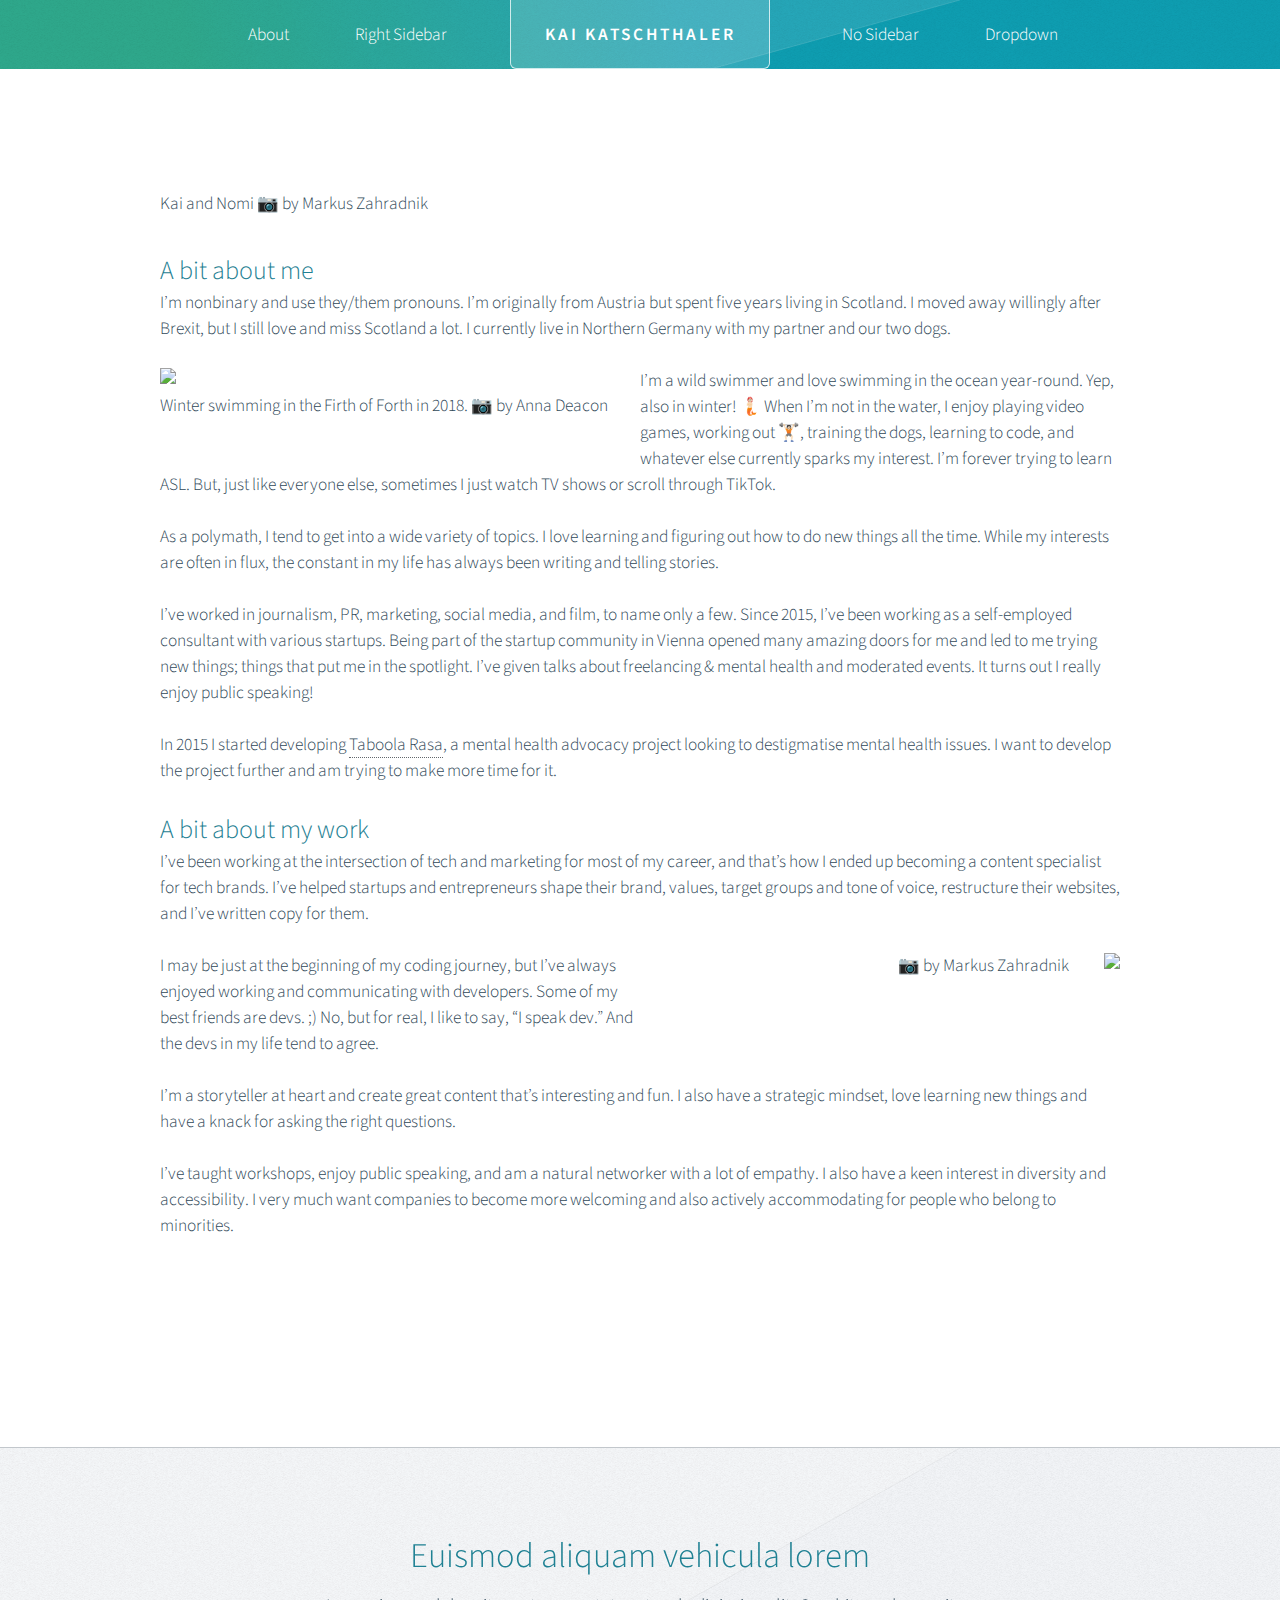
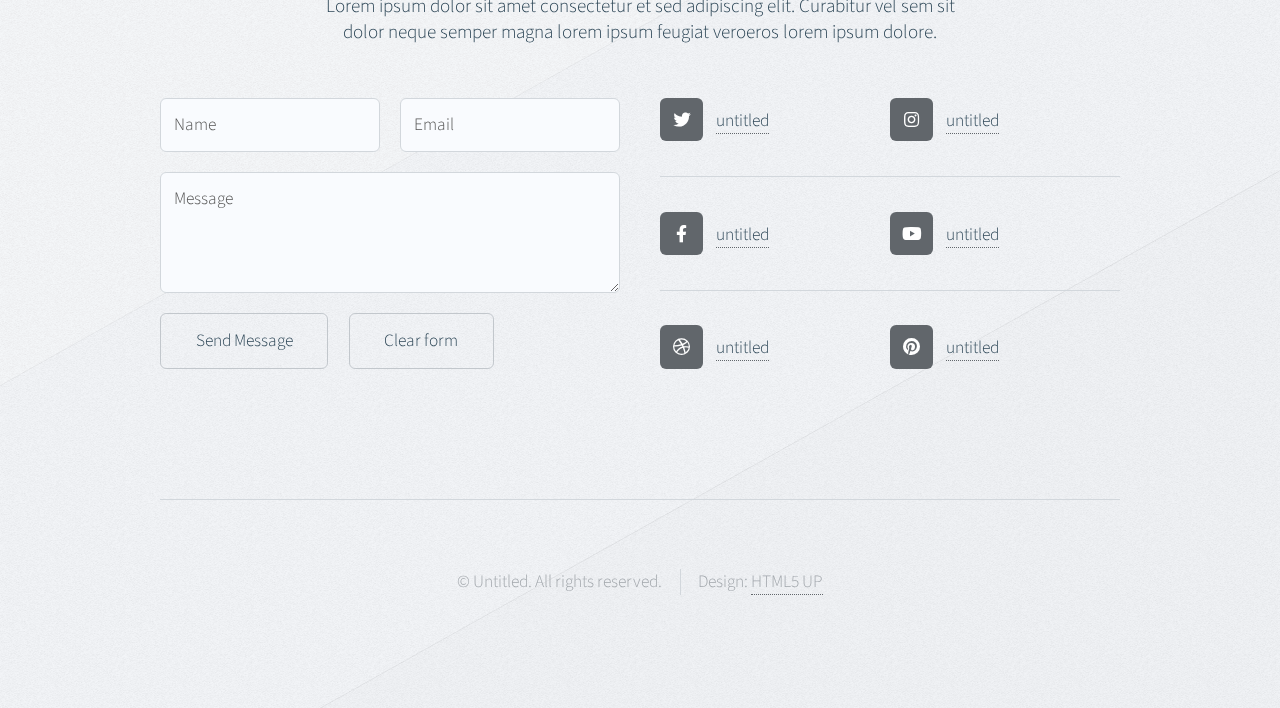
==== about.html @ 341b1ea9 "added todos" ====
<!DOCTYPE HTML>
<!--
	Telephasic by HTML5 UP
	html5up.net | @ajlkn
	Free for personal and commercial use under the CCA 3.0 license (html5up.net/license)
-->
<html>
	<head>
		<title>About Kai Katschthaler</title>
		<meta charset="utf-8" />
		<meta name="viewport" content="width=device-width, initial-scale=1, user-scalable=no" />
		<link rel="stylesheet" href="assets/css/main.css" />
	</head>
	<body class="no-sidebar is-preload">
		<div id="page-wrapper">

			<!-- Header -->
				<div id="header-wrapper">
					<div id="header" class="container">

						<!-- Logo -->
							<h1 id="logo"><a href="index.html">Kai Katschthaler</a></h1>

						<!-- Nav -->
							<nav id="nav">
								<ul>
									<li><a href="about.html">About</a></li>
									<li><a href="right-sidebar.html">Right Sidebar</a></li>
									<li class="break"><a href="no-sidebar.html">No Sidebar</a></li>
                  <li>
										<a href="#">Dropdown</a>
										<ul>
											<li><a href="#">Lorem ipsum dolor</a></li>
											<li><a href="#">Magna phasellus</a></li>
											<li><a href="#">Etiam dolore nisl</a></li>
											<li>
												<a href="#">Phasellus consequat</a>
												<ul>
													<li><a href="#">Lorem ipsum dolor</a></li>
													<li><a href="#">Phasellus consequat</a></li>
													<li><a href="#">Magna phasellus</a></li>
													<li><a href="#">Etiam dolore nisl</a></li>
												</ul>
											</li>
											<li><a href="#">Veroeros feugiat</a></li>
										</ul>
									</li>

								</ul>
							</nav>

					</div>
				</div>

			<!-- Main -->
				<div class="wrapper">
					<div class="container" id="main">

						<!-- Content -->
							<article id="content">
								<header>
									<!-- <h2>About me</h2> -->
								</header>

                <figure>
								  <img class="image featured" src="/Users/kai/Codebase/PortfolioWebsite2023/images/Kai-Nomi-(c)markuszahradnik.com.JPG" alt="" /></a>
                  <figcaption>Kai and Nomi 📷 by Markus Zahradnik</figcaption>
                </figure>
                <h3>A bit about me</h3>
<!-- TODO fix text-->
								<p>I’m nonbinary and use they/them pronouns. I’m originally from Austria but spent five years living in Scotland. I moved away willingly after Brexit, but I still love and miss Scotland a lot. I currently live in Northern Germany with my partner and our two dogs.
                </p>
                <div>
                  <figure class="float left">
                    <img class="wrap-img left" src="/Users/kai/Codebase/PortfolioWebsite2023/images/Kai wild swimming portrait by anna deacon.jpg">
                    <figcaption class="wrap-caption left">Winter swimming in the Firth of Forth in 2018. 📷 by Anna Deacon</figcaption>
                  </figure>
                
                  <p class="whitespace">I’m a wild swimmer and love swimming in the ocean year-round. Yep, also in winter! 🧜🏻 When I’m not in the water, I enjoy playing video games, working out 🏋🏻, training the dogs, learning to code, and whatever else currently sparks my interest. I’m forever trying to learn ASL. But, just like everyone else, sometimes I just watch TV shows or scroll through TikTok.
                  <br>As a polymath, I tend to get into a wide variety of topics. I love learning and figuring out how to do new things all the time. While my interests are often in flux, the constant in my life has always been writing and telling stories.
                  <br>I’ve worked in journalism, PR, marketing, social media, and film, to name only a few. Since 2015, I’ve been working as a self-employed consultant with various startups. Being part of the startup community in Vienna opened many amazing doors for me and led to me trying new things; things that put me in the spotlight. I’ve given talks about freelancing & mental health and moderated events. It turns out I really enjoy public speaking!
                  <br>In 2015 I started developing <a href="https://taboolarasa.org">Taboola Rasa</a>, a mental health advocacy project looking to destigmatise mental health issues. I want to develop the project further and am trying to make more time for it.</p>
                  <h3>A bit about my work</h3>
                  <p>I’ve been working at the intersection of tech and marketing for most of my career, and that’s how I ended up becoming a content specialist for tech brands. I’ve helped startups and entrepreneurs shape their brand, values, target groups and tone of voice, restructure their websites, and I’ve written copy for them.</p>
                  
                  <figure class="float right">
                    <img class="wrap-img right" src="/Users/kai/Codebase/PortfolioWebsite2023/images/Kai-Katschthaler02 (c)markuszahradnik.com.jpg">
                    <figcaption class="wrap-caption right">📷 by Markus Zahradnik</figcaption>
                  </figure>

                  <p class="whitespace">I may be just at the beginning of my coding journey, but I’ve always enjoyed working and communicating with developers. Some of my best friends are devs. ;) No, but for real, I like to say, “I speak dev.” And the devs in my life tend to agree.
                  <br>I’m a storyteller at heart and create great content that’s interesting and fun. I also have a strategic mindset, love learning new things and have a knack for asking the right questions.
                  <br>I’ve taught workshops, enjoy public speaking, and am a natural networker with a lot of empathy. I also have a keen interest in diversity and accessibility. I very much want companies to become more welcoming and also actively accommodating for people who belong to minorities.
                  </p>
<!-- TODO add CTA-->
                </div>
							</article>
					</div>
				</div>

			<!-- Footer -->
				<div id="footer-wrapper">
					<div id="footer" class="container">
						<header class="major">
							<h2>Euismod aliquam vehicula lorem</h2>
							<p>Lorem ipsum dolor sit amet consectetur et sed adipiscing elit. Curabitur vel sem sit<br />
							dolor neque semper magna lorem ipsum feugiat veroeros lorem ipsum dolore.</p>
						</header>
						<div class="row">
							<section class="col-6 col-12-narrower">
								<form method="post" action="#">
									<div class="row gtr-50">
										<div class="col-6 col-12-mobile">
											<input name="name" placeholder="Name" type="text" />
										</div>
										<div class="col-6 col-12-mobile">
											<input name="email" placeholder="Email" type="text" />
										</div>
										<div class="col-12">
											<textarea name="message" placeholder="Message"></textarea>
										</div>
										<div class="col-12">
											<ul class="actions">
												<li><input type="submit" value="Send Message" /></li>
												<li><input type="reset" value="Clear form" /></li>
											</ul>
										</div>
									</div>
								</form>
							</section>
							<section class="col-6 col-12-narrower">
								<div class="row gtr-0">
									<ul class="divided icons col-6 col-12-mobile">
										<li class="icon brands fa-twitter"><a href="#"><span class="extra">twitter.com/</span>untitled</a></li>
										<li class="icon brands fa-facebook-f"><a href="#"><span class="extra">facebook.com/</span>untitled</a></li>
										<li class="icon brands fa-dribbble"><a href="#"><span class="extra">dribbble.com/</span>untitled</a></li>
									</ul>
									<ul class="divided icons col-6 col-12-mobile">
										<li class="icon brands fa-instagram"><a href="#"><span class="extra">instagram.com/</span>untitled</a></li>
										<li class="icon brands fa-youtube"><a href="#"><span class="extra">youtube.com/</span>untitled</a></li>
										<li class="icon brands fa-pinterest"><a href="#"><span class="extra">pinterest.com/</span>untitled</a></li>
									</ul>
								</div>
							</section>
						</div>
					</div>
					<div id="copyright" class="container">
						<ul class="menu">
							<li>&copy; Untitled. All rights reserved.</li><li>Design: <a href="http://html5up.net">HTML5 UP</a></li>
						</ul>
					</div>
				</div>

		</div>

		<!-- Scripts -->
			<script src="assets/js/jquery.min.js"></script>
			<script src="assets/js/jquery.dropotron.min.js"></script>
			<script src="assets/js/browser.min.js"></script>
			<script src="assets/js/breakpoints.min.js"></script>
			<script src="assets/js/util.js"></script>
			<script src="assets/js/main.js"></script>

	</body>
</html>
---- assets/css/main.css ----
@import url("fontawesome-all.min.css");
@import url("https://fonts.googleapis.com/css?family=Source+Sans+Pro:300,300italic,400,400italic,600");

/*
	Telephasic by HTML5 UP
	html5up.net | @ajlkn
	Free for personal and commercial use under the CCA 3.0 license (html5up.net/license)
*/
:root {
  --gradient-1: #18A181;
  --gradient-2: #0E9FB3;
}

/* TODO turn testimonial colours into variables, then change dark blue to main green to see what that looks like */

html, body, div, span, applet, object,
iframe, h1, h2, h3, h4, h5, h6, p, blockquote,
pre, a, abbr, acronym, address, big, cite,
code, del, dfn, em, img, ins, kbd, q, s, samp,
small, strike, strong, sub, sup, tt, var, b,
u, i, center, dl, dt, dd, ol, ul, li, fieldset,
form, label, legend, table, caption, tbody,
tfoot, thead, tr, th, td, article, aside,
canvas, details, embed, figure, figcaption,
footer, header, hgroup, menu, nav, output, ruby,
section, summary, time, mark, audio, video {
	margin: 0;
	padding: 0;
	border: 0;
	font-size: 100%;
	font: inherit;
	vertical-align: baseline;}

article, aside, details, figcaption, figure,
footer, header, hgroup, menu, nav, section {
	display: block;}

body {
	line-height: 1;
}

ol, ul {
	list-style: none;
}

blockquote, q {
	quotes: none;
}

	blockquote:before, blockquote:after, q:before, q:after {
		content: '';
		content: none;
	}

table {
	border-collapse: collapse;
	border-spacing: 0;
}

body {
	-webkit-text-size-adjust: none;
}

mark {
	background-color: transparent;
	color: inherit;
}

input::-moz-focus-inner {
	border: 0;
	padding: 0;
}

input, select, textarea {
	-moz-appearance: none;
	-webkit-appearance: none;
	-ms-appearance: none;
	appearance: none;
}


/* Basic */

	@-ms-viewport {
		width: device-width;
	}

	html {
		box-sizing: border-box;
	}

	*, *:before, *:after {
		box-sizing: inherit;
	}

	body {
		background: #f5f7fa;
		font-family: 'Source Sans Pro', sans-serif;
		font-weight: 300;
		color: #2F4858;
		line-height: 1.75em;
		font-size: 14pt;
	}

		body.is-preload *, body.is-preload *:before, body.is-preload *:after {
			-moz-animation: none !important;
			-webkit-animation: none !important;
			-ms-animation: none !important;
			animation: none !important;
			-moz-transition: none !important;
			-webkit-transition: none !important;
			-ms-transition: none !important;
			transition: none !important;
		}

	input, textarea, select {
		font-family: 'Source Sans Pro', sans-serif;
		font-weight: 300;
		color: #2F4858;
		line-height: 1.75em;
		font-size: 15pt;
	}

	h1, h2, h3, h4, h5, h6 {
		font-weight: 300;
		color: #1F8193;
	}

	h1 a, h2 a, h3 a, h4 a, h5 a, h6 a {
		color: inherit;
		text-decoration: none;
	}

	h2 {
		font-size: 2em;
		line-height: 1.25em;
	}

	h3 {
		font-size: 1.5em;
		line-height: 1.5em;
	}

	a {
		-moz-transition: color 0.25s ease-in-out, border-color 0.25s ease-in-out, background-color 0.25s ease-in-out;
		-webkit-transition: color 0.25s ease-in-out, border-color 0.25s ease-in-out, background-color 0.25s ease-in-out;
		-ms-transition: color 0.25s ease-in-out, border-color 0.25s ease-in-out, background-color 0.25s ease-in-out;
		transition: color 0.25s ease-in-out, border-color 0.25s ease-in-out, background-color 0.25s ease-in-out;
		color: inherit;
		text-decoration: none;
		border-bottom: dotted 1px #62676c;
	}

		a:hover {
			color: #1F8193;
			border-bottom-color: rgba(255, 255, 255, 0);
		}

	strong, b {
		font-weight: 400;
	}

	em, i {
		font-style: italic;
	}

	sub {
		position: relative;
		top: 0.5em;
		font-size: 0.8em;
	}

	sup {
		position: relative;
		top: -0.5em;
		font-size: 0.8em;
	}

	hr {
		border: 0;
		border-top: solid 1px #c2c7cc;
	}

	blockquote {
		border-left: solid 0.5em #c2c7cc;
		padding: 1em 0 1em 2em;
		font-style: italic;
	}

	p, ul, ol, dl, table {
		margin-bottom: 1.5em;
	}

	br.clear {
		clear: both;
	}

	.features {
		margin-bottom: 1.5em;
	}

	.feature {
		text-align: center;
	}

/* Sections/Article */

	section, article {
		margin-bottom: 3em;
	}

	section > :last-child,
	article > :last-child,
	section:last-child,
	article:last-child {
		margin-bottom: 0;
	}

	.row > section, .row > article {
		margin-bottom: 0;
	}

	header {
		margin-bottom: 1.5em;
	}

		header > p {
			display: block;
			color: #2F4858;
			padding: 0.75em 0 1em 0;
			font-size: 1.1em;
			line-height: 1.4em;
      margin-bottom: 0;
      padding-bottom: 0;
		}

		header.major {
			text-align: center;
		}

/* Container */

	.container {
		margin: 0 auto;
		max-width: 100%;
		width: 1200px;
	}

		@media screen and (max-width: 1280px) {

			.container {
				width: 960px;
			}

		}

		@media screen and (max-width: 1080px) {

			.container {
				width: 100%;
			}

		}

		@media screen and (max-width: 820px) {

			.container {
				width: 100%;
			}

		}

		@media screen and (max-width: 736px) {

			.container {
				width: 100%;
			}

		}

		@media screen and (max-width: 480px) {

			.container {
				width: 100%;
			}

		}

/* Beginning of Row */

	.row {
		display: flex;
		flex-wrap: wrap;
		box-sizing: border-box;
		align-items: stretch;
	}

		.row > * {
			box-sizing: border-box;
		}

		.row.gtr-uniform > * > :last-child {
			margin-bottom: 0;
		} */

		.row.aln-left {
			justify-content: flex-start;
		}

		.row.aln-center {
			justify-content: center;
		}

		.row.aln-right {
			justify-content: flex-end;
		}

		.row.aln-top {
			align-items: flex-start;
		}

		.row.aln-middle {
			align-items: center;
		}

		.row.aln-bottom {
			align-items: flex-end;
		} */

		.row > .imp {
			order: -1;
		}

		.row > .col-1 {
			width: 8.33333%;
		}

		.row > .off-1 {
			margin-left: 8.33333%;
		}

		.row > .col-2 {
			width: 16.66667%;
		}

		.row > .off-2 {
			margin-left: 16.66667%;
		}

		.row > .col-3 {
			width: 25%;
		}

		.row > .off-3 {
			margin-left: 25%;
		}

		.row > .col-4 {
			width: 33.33333%;
		}

		.row > .off-4 {
			margin-left: 33.33333%;
		}

		.row > .col-5 {
			width: 41.66667%;
		}

		.row > .off-5 {
			margin-left: 41.66667%;
		}

		.row > .col-6 {
			width: 50%;
		}

		.row > .off-6 {
			margin-left: 50%;
		}

		.row > .col-7 {
			width: 58.33333%;
		}

		.row > .off-7 {
			margin-left: 58.33333%;
		}

		.row > .col-8 {
			width: 66.66667%;
		}

		.row > .off-8 {
			margin-left: 66.66667%;
		}

		.row > .col-9 {
			width: 75%;
		}

		.row > .off-9 {
			margin-left: 75%;
		}

		.row > .col-10 {
			width: 83.33333%;
		}

		.row > .off-10 {
			margin-left: 83.33333%;
		}

		.row > .col-11 {
			width: 91.66667%;
		}

		.row > .off-11 {
			margin-left: 91.66667%;
		}

		.row > .col-12 {
			width: 100%;
		}

		.row > .off-12 {
			margin-left: 100%;
		}

		.row.gtr-0 {
			margin-top: 0px;
			margin-left: 0px;
		}

			.row.gtr-0 > * {
				padding: 0px 0 0 0px;
			}

			.row.gtr-0.gtr-uniform {
				margin-top: 0px;
			}

				.row.gtr-0.gtr-uniform > * {
					padding-top: 0px;
				}

		.row.gtr-25 {
			margin-top: -12.5px;
			margin-left: -12.5px;
		}

			.row.gtr-25 > * {
				padding: 12.5px 0 0 12.5px;
			}

			.row.gtr-25.gtr-uniform {
				margin-top: -12.5px;
			}

				.row.gtr-25.gtr-uniform > * {
					padding-top: 12.5px;
				}

		.row.gtr-50 {
			margin-top: -25px;
			margin-left: -25px;
		}

			.row.gtr-50 > * {
				padding: 25px 0 0 25px;
			}

			.row.gtr-50.gtr-uniform {
				margin-top: -25px;
			}

				.row.gtr-50.gtr-uniform > * {
					padding-top: 25px;
				}

		.row {
			margin-top: -50px;
			margin-left: -50px;
		}

			.row > * {
				padding: 50px 0 0 50px;
			}

			.row.gtr-uniform {
				margin-top: -50px;
			}

				.row.gtr-uniform > * {
					padding-top: 50px;
				}

		.row.gtr-150 {
			margin-top: -75px;
			margin-left: -75px;
		}

			.row.gtr-150 > * {
				padding: 75px 0 0 75px;
			}

			.row.gtr-150.gtr-uniform {
				margin-top: -75px;
			}

				.row.gtr-150.gtr-uniform > * {
					padding-top: 75px;
				}

		.row.gtr-200 {
			margin-top: -100px;
			margin-left: -100px;
		}

			.row.gtr-200 > * {
				padding: 100px 0 0 100px;
			}

			.row.gtr-200.gtr-uniform {
				margin-top: -100px;
			}

				.row.gtr-200.gtr-uniform > * {
					padding-top: 100px;
				}

		@media screen and (max-width: 1280px) {

			.row {
				display: flex;
				flex-wrap: wrap;
				box-sizing: border-box;
				align-items: stretch;
			}

				.row > * {
					box-sizing: border-box;
				}

				.row.gtr-uniform > * > :last-child {
					margin-bottom: 0;
				}

				.row.aln-left {
					justify-content: flex-start;
				}

				.row.aln-center {
					justify-content: center;
				}

				.row.aln-right {
					justify-content: flex-end;
				}

				.row.aln-top {
					align-items: flex-start;
				}

				.row.aln-middle {
					align-items: center;
				}

				.row.aln-bottom {
					align-items: flex-end;
				}

				.row > .imp-normal {
					order: -1;
				}

				.row > .col-1-normal {
					width: 8.33333%;
				}

				.row > .off-1-normal {
					margin-left: 8.33333%;
				}

				.row > .col-2-normal {
					width: 16.66667%;
				}

				.row > .off-2-normal {
					margin-left: 16.66667%;
				}

				.row > .col-3-normal {
					width: 25%;
				}

				.row > .off-3-normal {
					margin-left: 25%;
				}

				.row > .col-4-normal {
					width: 33.33333%;
				}

				.row > .off-4-normal {
					margin-left: 33.33333%;
				}

				.row > .col-5-normal {
					width: 41.66667%;
				}

				.row > .off-5-normal {
					margin-left: 41.66667%;
				}

				.row > .col-6-normal {
					width: 50%;
				}

				.row > .off-6-normal {
					margin-left: 50%;
				}

				.row > .col-7-normal {
					width: 58.33333%;
				}

				.row > .off-7-normal {
					margin-left: 58.33333%;
				}

				.row > .col-8-normal {
					width: 66.66667%;
				}

				.row > .off-8-normal {
					margin-left: 66.66667%;
				}

				.row > .col-9-normal {
					width: 75%;
				}

				.row > .off-9-normal {
					margin-left: 75%;
				}

				.row > .col-10-normal {
					width: 83.33333%;
				}

				.row > .off-10-normal {
					margin-left: 83.33333%;
				}

				.row > .col-11-normal {
					width: 91.66667%;
				}

				.row > .off-11-normal {
					margin-left: 91.66667%;
				}

				.row > .col-12-normal {
					width: 100%;
				}

				.row > .off-12-normal {
					margin-left: 100%;
				}

				.row.gtr-0 {
					margin-top: 0px;
					margin-left: 0px;
				}

					.row.gtr-0 > * {
						padding: 0px 0 0 0px;
					}

					.row.gtr-0.gtr-uniform {
						margin-top: 0px;
					}

						.row.gtr-0.gtr-uniform > * {
							padding-top: 0px;
						}

				.row.gtr-25 {
					margin-top: -10px;
					margin-left: -10px;
				}

					.row.gtr-25 > * {
						padding: 10px 0 0 10px;
					}

					.row.gtr-25.gtr-uniform {
						margin-top: -10px;
					}

						.row.gtr-25.gtr-uniform > * {
							padding-top: 10px;
						}

				.row.gtr-50 {
					margin-top: -20px;
					margin-left: -20px;
				}

					.row.gtr-50 > * {
						padding: 20px 0 0 20px;
					}

					.row.gtr-50.gtr-uniform {
						margin-top: -20px;
					}

						.row.gtr-50.gtr-uniform > * {
							padding-top: 20px;
						}

				.row {
					margin-top: -40px;
					margin-left: -40px;
				}

					.row > * {
						padding: 40px 0 0 40px;
					}

					.row.gtr-uniform {
						margin-top: -40px;
					}

						.row.gtr-uniform > * {
							padding-top: 40px;
						}

				.row.gtr-150 {
					margin-top: -60px;
					margin-left: -60px;
				}

					.row.gtr-150 > * {
						padding: 60px 0 0 60px;
					}

					.row.gtr-150.gtr-uniform {
						margin-top: -60px;
					}

						.row.gtr-150.gtr-uniform > * {
							padding-top: 60px;
						}

				.row.gtr-200 {
					margin-top: -80px;
					margin-left: -80px;
				}

					.row.gtr-200 > * {
						padding: 80px 0 0 80px;
					}

					.row.gtr-200.gtr-uniform {
						margin-top: -80px;
					}

						.row.gtr-200.gtr-uniform > * {
							padding-top: 80px;
						}

		}

		@media screen and (max-width: 1080px) {

			.row {
				display: flex;
				flex-wrap: wrap;
				box-sizing: border-box;
				align-items: stretch;
			}

				.row > * {
					box-sizing: border-box;
				}

				.row.gtr-uniform > * > :last-child {
					margin-bottom: 0;
				}

				.row.aln-left {
					justify-content: flex-start;
				}

				.row.aln-center {
					justify-content: center;
				}

				.row.aln-right {
					justify-content: flex-end;
				}

				.row.aln-top {
					align-items: flex-start;
				}

				.row.aln-middle {
					align-items: center;
				}

				.row.aln-bottom {
					align-items: flex-end;
				}

				.row > .imp-narrow {
					order: -1;
				}

				.row > .col-1-narrow {
					width: 8.33333%;
				}

				.row > .off-1-narrow {
					margin-left: 8.33333%;
				}

				.row > .col-2-narrow {
					width: 16.66667%;
				}

				.row > .off-2-narrow {
					margin-left: 16.66667%;
				}

				.row > .col-3-narrow {
					width: 25%;
				}

				.row > .off-3-narrow {
					margin-left: 25%;
				}

				.row > .col-4-narrow {
					width: 33.33333%;
				}

				.row > .off-4-narrow {
					margin-left: 33.33333%;
				}

				.row > .col-5-narrow {
					width: 41.66667%;
				}

				.row > .off-5-narrow {
					margin-left: 41.66667%;
				}

				.row > .col-6-narrow {
					width: 50%;
				}

				.row > .off-6-narrow {
					margin-left: 50%;
				}

				.row > .col-7-narrow {
					width: 58.33333%;
				}

				.row > .off-7-narrow {
					margin-left: 58.33333%;
				}

				.row > .col-8-narrow {
					width: 66.66667%;
				}

				.row > .off-8-narrow {
					margin-left: 66.66667%;
				}

				.row > .col-9-narrow {
					width: 75%;
				}

				.row > .off-9-narrow {
					margin-left: 75%;
				}

				.row > .col-10-narrow {
					width: 83.33333%;
				}

				.row > .off-10-narrow {
					margin-left: 83.33333%;
				}

				.row > .col-11-narrow {
					width: 91.66667%;
				}

				.row > .off-11-narrow {
					margin-left: 91.66667%;
				}

				.row > .col-12-narrow {
					width: 100%;
				}

				.row > .off-12-narrow {
					margin-left: 100%;
				}

				.row.gtr-0 {
					margin-top: 0px;
					margin-left: 0px;
				}

					.row.gtr-0 > * {
						padding: 0px 0 0 0px;
					}

					.row.gtr-0.gtr-uniform {
						margin-top: 0px;
					}

						.row.gtr-0.gtr-uniform > * {
							padding-top: 0px;
						}

				.row.gtr-25 {
					margin-top: -10px;
					margin-left: -10px;
				}

					.row.gtr-25 > * {
						padding: 10px 0 0 10px;
					}

					.row.gtr-25.gtr-uniform {
						margin-top: -10px;
					}

						.row.gtr-25.gtr-uniform > * {
							padding-top: 10px;
						}

				.row.gtr-50 {
					margin-top: -20px;
					margin-left: -20px;
				}

					.row.gtr-50 > * {
						padding: 20px 0 0 20px;
					}

					.row.gtr-50.gtr-uniform {
						margin-top: -20px;
					}

						.row.gtr-50.gtr-uniform > * {
							padding-top: 20px;
						}

				.row {
					margin-top: -40px;
					margin-left: -40px;
				}

					.row > * {
						padding: 40px 0 0 40px;
					}

					.row.gtr-uniform {
						margin-top: -40px;
					}

						.row.gtr-uniform > * {
							padding-top: 40px;
						}

				.row.gtr-150 {
					margin-top: -60px;
					margin-left: -60px;
				}

					.row.gtr-150 > * {
						padding: 60px 0 0 60px;
					}

					.row.gtr-150.gtr-uniform {
						margin-top: -60px;
					}

						.row.gtr-150.gtr-uniform > * {
							padding-top: 60px;
						}

				.row.gtr-200 {
					margin-top: -80px;
					margin-left: -80px;
				}

					.row.gtr-200 > * {
						padding: 80px 0 0 80px;
					}

					.row.gtr-200.gtr-uniform {
						margin-top: -80px;
					}

						.row.gtr-200.gtr-uniform > * {
							padding-top: 80px;
						}

		}

		@media screen and (max-width: 820px) {

			.row {
				display: flex;
				flex-wrap: wrap;
				box-sizing: border-box;
				align-items: stretch;
			}

				.row > * {
					box-sizing: border-box;
				}

				.row.gtr-uniform > * > :last-child {
					margin-bottom: 0;
				}

				.row.aln-left {
					justify-content: flex-start;
				}

				.row.aln-center {
					justify-content: center;
				}

				.row.aln-right {
					justify-content: flex-end;
				}

				.row.aln-top {
					align-items: flex-start;
				}

				.row.aln-middle {
					align-items: center;
				}

				.row.aln-bottom {
					align-items: flex-end;
				}

				.row > .imp-narrower {
					order: -1;
				}

				.row > .col-1-narrower {
					width: 8.33333%;
				}

				.row > .off-1-narrower {
					margin-left: 8.33333%;
				}

				.row > .col-2-narrower {
					width: 16.66667%;
				}

				.row > .off-2-narrower {
					margin-left: 16.66667%;
				}

				.row > .col-3-narrower {
					width: 25%;
				}

				.row > .off-3-narrower {
					margin-left: 25%;
				}

				.row > .col-4-narrower {
					width: 33.33333%;
				}

				.row > .off-4-narrower {
					margin-left: 33.33333%;
				}

				.row > .col-5-narrower {
					width: 41.66667%;
				}

				.row > .off-5-narrower {
					margin-left: 41.66667%;
				}

				.row > .col-6-narrower {
					width: 50%;
				}

				.row > .off-6-narrower {
					margin-left: 50%;
				}

				.row > .col-7-narrower {
					width: 58.33333%;
				}

				.row > .off-7-narrower {
					margin-left: 58.33333%;
				}

				.row > .col-8-narrower {
					width: 66.66667%;
				}

				.row > .off-8-narrower {
					margin-left: 66.66667%;
				}

				.row > .col-9-narrower {
					width: 75%;
				}

				.row > .off-9-narrower {
					margin-left: 75%;
				}

				.row > .col-10-narrower {
					width: 83.33333%;
				}

				.row > .off-10-narrower {
					margin-left: 83.33333%;
				}

				.row > .col-11-narrower {
					width: 91.66667%;
				}

				.row > .off-11-narrower {
					margin-left: 91.66667%;
				}

				.row > .col-12-narrower {
					width: 100%;
				}

				.row > .off-12-narrower {
					margin-left: 100%;
				}

				.row.gtr-0 {
					margin-top: 0px;
					margin-left: 0px;
				}

					.row.gtr-0 > * {
						padding: 0px 0 0 0px;
					}

					.row.gtr-0.gtr-uniform {
						margin-top: 0px;
					}

						.row.gtr-0.gtr-uniform > * {
							padding-top: 0px;
						}

				.row.gtr-25 {
					margin-top: -7.5px;
					margin-left: -7.5px;
				}

					.row.gtr-25 > * {
						padding: 7.5px 0 0 7.5px;
					}

					.row.gtr-25.gtr-uniform {
						margin-top: -7.5px;
					}

						.row.gtr-25.gtr-uniform > * {
							padding-top: 7.5px;
						}

				.row.gtr-50 {
					margin-top: -15px;
					margin-left: -15px;
				}

					.row.gtr-50 > * {
						padding: 15px 0 0 15px;
					}

					.row.gtr-50.gtr-uniform {
						margin-top: -15px;
					}

						.row.gtr-50.gtr-uniform > * {
							padding-top: 15px;
						}

				.row {
					margin-top: -30px;
					margin-left: -30px;
				}

					.row > * {
						padding: 30px 0 0 30px;
					}

					.row.gtr-uniform {
						margin-top: -30px;
					}

						.row.gtr-uniform > * {
							padding-top: 30px;
						}

				.row.gtr-150 {
					margin-top: -45px;
					margin-left: -45px;
				}

					.row.gtr-150 > * {
						padding: 45px 0 0 45px;
					}

					.row.gtr-150.gtr-uniform {
						margin-top: -45px;
					}

						.row.gtr-150.gtr-uniform > * {
							padding-top: 45px;
						}

				.row.gtr-200 {
					margin-top: -60px;
					margin-left: -60px;
				}

					.row.gtr-200 > * {
						padding: 60px 0 0 60px;
					}

					.row.gtr-200.gtr-uniform {
						margin-top: -60px;
					}

						.row.gtr-200.gtr-uniform > * {
							padding-top: 60px;
						}

		}

		@media screen and (max-width: 736px) {

			.row {
				display: flex;
				flex-wrap: wrap;
				box-sizing: border-box;
				align-items: stretch;
			}

				.row > * {
					box-sizing: border-box;
				}

				.row.gtr-uniform > * > :last-child {
					margin-bottom: 0;
				}

				.row.aln-left {
					justify-content: flex-start;
				}

				.row.aln-center {
					justify-content: center;
				}

				.row.aln-right {
					justify-content: flex-end;
				}

				.row.aln-top {
					align-items: flex-start;
				}

				.row.aln-middle {
					align-items: center;
				}

				.row.aln-bottom {
					align-items: flex-end;
				}

				.row > .imp-mobile {
					order: -1;
				}

				.row > .col-1-mobile {
					width: 8.33333%;
				}

				.row > .off-1-mobile {
					margin-left: 8.33333%;
				}

				.row > .col-2-mobile {
					width: 16.66667%;
				}

				.row > .off-2-mobile {
					margin-left: 16.66667%;
				}

				.row > .col-3-mobile {
					width: 25%;
				}

				.row > .off-3-mobile {
					margin-left: 25%;
				}

				.row > .col-4-mobile {
					width: 33.33333%;
				}

				.row > .off-4-mobile {
					margin-left: 33.33333%;
				}

				.row > .col-5-mobile {
					width: 41.66667%;
				}

				.row > .off-5-mobile {
					margin-left: 41.66667%;
				}

				.row > .col-6-mobile {
					width: 50%;
				}

				.row > .off-6-mobile {
					margin-left: 50%;
				}

				.row > .col-7-mobile {
					width: 58.33333%;
				}

				.row > .off-7-mobile {
					margin-left: 58.33333%;
				}

				.row > .col-8-mobile {
					width: 66.66667%;
				}

				.row > .off-8-mobile {
					margin-left: 66.66667%;
				}

				.row > .col-9-mobile {
					width: 75%;
				}

				.row > .off-9-mobile {
					margin-left: 75%;
				}

				.row > .col-10-mobile {
					width: 83.33333%;
				}

				.row > .off-10-mobile {
					margin-left: 83.33333%;
				}

				.row > .col-11-mobile {
					width: 91.66667%;
				}

				.row > .off-11-mobile {
					margin-left: 91.66667%;
				}

				.row > .col-12-mobile {
					width: 100%;
				}

				.row > .off-12-mobile {
					margin-left: 100%;
				}

				.row.gtr-0 {
					margin-top: 0px;
					margin-left: 0px;
				}

					.row.gtr-0 > * {
						padding: 0px 0 0 0px;
					}

					.row.gtr-0.gtr-uniform {
						margin-top: 0px;
					}

						.row.gtr-0.gtr-uniform > * {
							padding-top: 0px;
						}

				.row.gtr-25 {
					margin-top: -5px;
					margin-left: -5px;
				}

					.row.gtr-25 > * {
						padding: 5px 0 0 5px;
					}

					.row.gtr-25.gtr-uniform {
						margin-top: -5px;
					}

						.row.gtr-25.gtr-uniform > * {
							padding-top: 5px;
						}

				.row.gtr-50 {
					margin-top: -10px;
					margin-left: -10px;
				}

					.row.gtr-50 > * {
						padding: 10px 0 0 10px;
					}

					.row.gtr-50.gtr-uniform {
						margin-top: -10px;
					}

						.row.gtr-50.gtr-uniform > * {
							padding-top: 10px;
						}

				.row {
					margin-top: -20px;
					margin-left: -20px;
				}

					.row > * {
						padding: 20px 0 0 20px;
					}

					.row.gtr-uniform {
						margin-top: -20px;
					}

						.row.gtr-uniform > * {
							padding-top: 20px;
						}

				.row.gtr-150 {
					margin-top: -30px;
					margin-left: -30px;
				}

					.row.gtr-150 > * {
						padding: 30px 0 0 30px;
					}

					.row.gtr-150.gtr-uniform {
						margin-top: -30px;
					}

						.row.gtr-150.gtr-uniform > * {
							padding-top: 30px;
						}

				.row.gtr-200 {
					margin-top: -40px;
					margin-left: -40px;
				}

					.row.gtr-200 > * {
						padding: 40px 0 0 40px;
					}

					.row.gtr-200.gtr-uniform {
						margin-top: -40px;
					}

						.row.gtr-200.gtr-uniform > * {
							padding-top: 40px;
						}

		}

		@media screen and (max-width: 480px) {

			.row {
				display: flex;
				flex-wrap: wrap;
				box-sizing: border-box;
				align-items: stretch;
			}

				.row > * {
					box-sizing: border-box;
				}

				.row.gtr-uniform > * > :last-child {
					margin-bottom: 0;
				}

				.row.aln-left {
					justify-content: flex-start;
				}

				.row.aln-center {
					justify-content: center;
				}

				.row.aln-right {
					justify-content: flex-end;
				}

				.row.aln-top {
					align-items: flex-start;
				}

				.row.aln-middle {
					align-items: center;
				}

				.row.aln-bottom {
					align-items: flex-end;
				}

				.row > .imp-mobilep {
					order: -1;
				}

				.row > .col-1-mobilep {
					width: 8.33333%;
				}

				.row > .off-1-mobilep {
					margin-left: 8.33333%;
				}

				.row > .col-2-mobilep {
					width: 16.66667%;
				}

				.row > .off-2-mobilep {
					margin-left: 16.66667%;
				}

				.row > .col-3-mobilep {
					width: 25%;
				}

				.row > .off-3-mobilep {
					margin-left: 25%;
				}

				.row > .col-4-mobilep {
					width: 33.33333%;
				}

				.row > .off-4-mobilep {
					margin-left: 33.33333%;
				}

				.row > .col-5-mobilep {
					width: 41.66667%;
				}

				.row > .off-5-mobilep {
					margin-left: 41.66667%;
				}

				.row > .col-6-mobilep {
					width: 50%;
				}

				.row > .off-6-mobilep {
					margin-left: 50%;
				}

				.row > .col-7-mobilep {
					width: 58.33333%;
				}

				.row > .off-7-mobilep {
					margin-left: 58.33333%;
				}

				.row > .col-8-mobilep {
					width: 66.66667%;
				}

				.row > .off-8-mobilep {
					margin-left: 66.66667%;
				}

				.row > .col-9-mobilep {
					width: 75%;
				}

				.row > .off-9-mobilep {
					margin-left: 75%;
				}

				.row > .col-10-mobilep {
					width: 83.33333%;
				}

				.row > .off-10-mobilep {
					margin-left: 83.33333%;
				}

				.row > .col-11-mobilep {
					width: 91.66667%;
				}

				.row > .off-11-mobilep {
					margin-left: 91.66667%;
				}

				.row > .col-12-mobilep {
					width: 100%;
				}

				.row > .off-12-mobilep {
					margin-left: 100%;
				}

				.row.gtr-0 {
					margin-top: 0px;
					margin-left: 0px;
				}

					.row.gtr-0 > * {
						padding: 0px 0 0 0px;
					}

					.row.gtr-0.gtr-uniform {
						margin-top: 0px;
					}

						.row.gtr-0.gtr-uniform > * {
							padding-top: 0px;
						}

				.row.gtr-25 {
					margin-top: -5px;
					margin-left: -5px;
				}

					.row.gtr-25 > * {
						padding: 5px 0 0 5px;
					}

					.row.gtr-25.gtr-uniform {
						margin-top: -5px;
					}

						.row.gtr-25.gtr-uniform > * {
							padding-top: 5px;
						}

				.row.gtr-50 {
					margin-top: -10px;
					margin-left: -10px;
				}

					.row.gtr-50 > * {
						padding: 10px 0 0 10px;
					}

					.row.gtr-50.gtr-uniform {
						margin-top: -10px;
					}

						.row.gtr-50.gtr-uniform > * {
							padding-top: 10px;
						}

				.row {
					margin-top: -20px;
					margin-left: -20px;
				}

					.row > * {
						padding: 20px 0 0 20px;
					}

					.row.gtr-uniform {
						margin-top: -20px;
					}

						.row.gtr-uniform > * {
							padding-top: 20px;
						}

				.row.gtr-150 {
					margin-top: -30px;
					margin-left: -30px;
				}

					.row.gtr-150 > * {
						padding: 30px 0 0 30px;
					}

					.row.gtr-150.gtr-uniform {
						margin-top: -30px;
					}

						.row.gtr-150.gtr-uniform > * {
							padding-top: 30px;
						}

				.row.gtr-200 {
					margin-top: -40px;
					margin-left: -40px;
				}

					.row.gtr-200 > * {
						padding: 40px 0 0 40px;
					}

					.row.gtr-200.gtr-uniform {
						margin-top: -40px;
					}

						.row.gtr-200.gtr-uniform > * {
							padding-top: 40px;
						}

		}

/* End of row */

/* Image */

	.image {
		-moz-transition: opacity 0.25s ease-in-out;
		-webkit-transition: opacity 0.25s ease-in-out;
		-ms-transition: opacity 0.25s ease-in-out;
		transition: opacity 0.25s ease-in-out;
		display: inline-block;
		outline: 0;
		border: 0;
	}

		.image img {
			display: block;
			width: 100%;
		}

		.image.fit {
			display: block;
			width: 100%;
		}

		.image.featured {
			display: block;
			width: 100%;
			margin: 0 0 0.5em 0;
		}

		.image.left {
			float: left;
			margin: 0 2em 2em 0;
		}

		.image.centered {
			display: block;
			margin: 0 0 3em 0;
		}

			.image.centered img {
				margin: 0 auto;
				width: auto;
			}

	a.image:hover {
		opacity: 0.85;
	}

  .image-round {
    border-radius: 50%;
  }

  figcaption {
    margin-bottom: 2em;
  }

    /* Image with wrapped text */ 
    
    .float {
      width: 50%;
    }
      .float.right {
        float: right;
      }

      .float.left {
        float:left;
      }

    .wrap-img {
      display: block;
      max-width: 100%;
    }

      .wrap-img.left {
        float: left;
        padding: 0 2em 0.5em 0;
      }

      .wrap-img.right {
        float: right;
        padding: 0 0 0.5em 2em;
      }

      .wrap-caption.right {
        float: right;
      }
      .wrap-caption.left {
        float: left;
      }

      .whitespace {
        white-space: pre-wrap;
      }



/* List */

	ul {
		list-style: disc;
		padding-left: 1em;
	}

		ul li {
			padding-left: 0.5em;
		}

	ol {
		list-style: decimal;
		padding-left: 1.25em;
	}

		ol li {
			padding-left: 0.25em;
		}

/* Actions */

	ul.actions {
		padding-top: 1em;
		list-style: none;
		padding-left: 0;
	}

		ul.actions.major {
			text-align: center;
		}

		ul.actions li {
			display: inline-block;
			margin-left: 1em;
			padding-left: 0;
		}

			ul.actions li:first-child {
				margin-left: 0;
			}

/* Divided */

	ul.divided {
		list-style: none;
		padding-left: 0;
	}

		ul.divided li {
			border-top: solid 1px #d2d7dc;
			padding-top: 2em;
			margin-top: 2em;
			padding-left: 0;
		}

			ul.divided li:first-child {
				padding-top: 0;
				margin-top: 0;
				border-top: 0;
			}

/* Icons */

	ul.icons {
		list-style: none;
		padding-left: 0;
	}

		ul.icons li {
			padding-left: 0;
		}

			ul.icons li:before {
				display: inline-block;
				color: #fff;
				background: #61666b;
				width: 2.5em;
				height: 2.5em;
				border-radius: 0.35em;
				text-align: center;
				line-height: 2.5em;
				margin-right: 0.75em;
			}

/* Menu */

	ul.menu {
		list-style: none;
		padding-left: 0;
	}

		ul.menu li {
			display: inline-block;
			border-left: solid 1px #d2d7dc;
			padding-left: 1em;
			margin-left: 1em;
		}

			ul.menu li:first-child {
				border-left: 0;
				padding-left: 0;
				margin-left: 0;
			}

/* Form */

	form .actions {
		padding-top: 0;
	}

	form label {
		display: block;
		font-weight: 300;
		color: #52575c;
		margin: 0 0 0.5em 0;
	}

	form input[type="text"],
	form input[type="email"],
	form input[type="password"],
	form select,
	form textarea {
		-moz-transition: background-color 0.25s ease-in-out;
		-webkit-transition: background-color 0.25s ease-in-out;
		-ms-transition: background-color 0.25s ease-in-out;
		transition: background-color 0.25s ease-in-out;
		-webkit-appearance: none;
		display: block;
		background: #f9fbfe;
		border: solid 1px #d2d7dc;
		border-radius: 0.35em;
		width: 100%;
		line-height: 1.5em;
		padding: 0.75em;
	}

		form input[type="text"]:focus,
		form input[type="email"]:focus,
		form input[type="password"]:focus,
		form select:focus,
		form textarea:focus {
			background: #fff;
		}

	form textarea {
		min-height: 7em;
	}

	form ::-webkit-input-placeholder {
		color: #555 !important;
	}

	form :-moz-placeholder {
		color: #555 !important;
	}

	form ::-moz-placeholder {
		color: #555 !important;
	}

	form :-ms-input-placeholder {
		color: #555 !important;
	}

	form ::-moz-focus-inner {
		border: 0;
	}

/* Table */

	table {
		width: 100%;
	}

		table.default {
			width: 100%;
		}

			table.default tbody tr {
				border-top: solid 1px #D2D7DC;
			}

				table.default tbody tr:nth-child(2n+1) {
					background: #f9fbfe;
				}

			table.default td {
				padding: 0.5em 1em 0.5em 1em;
			}

			table.default th {
				text-align: left;
				font-weight: 400;
				padding: 0.5em 1em 0.5em 1em;
			}

			table.default tfoot {
				border-top: solid 1px #D2D7DC;
			}

/* Button */

	input[type="button"],
	input[type="submit"],
	input[type="reset"],
	button,
	.button {
		-moz-transition: color 0.25s ease-in-out, border-color 0.25s ease-in-out, background-color 0.25s ease-in-out;
		-webkit-transition: color 0.25s ease-in-out, border-color 0.25s ease-in-out, background-color 0.25s ease-in-out;
		-ms-transition: color 0.25s ease-in-out, border-color 0.25s ease-in-out, background-color 0.25s ease-in-out;
		transition: color 0.25s ease-in-out, border-color 0.25s ease-in-out, background-color 0.25s ease-in-out;
		display: inline-block;
		color: inherit;
		background: none;
		text-decoration: none;
		border: solid 1px #c2c7cc;
		border-radius: 0.35em;
		padding: 0.8em 2em 0.8em 2em;
		cursor: pointer;
		outline: 0;
	}

		input[type="button"]:hover,
		input[type="submit"]:hover,
		input[type="reset"]:hover,
		button:hover,
		.button:hover {
			color: #18A181;
			border-color: #18A18150;
		}

/* Icons */

	.icon {
		text-decoration: none;
		text-decoration: none;
	}

		.icon:before {
			-moz-osx-font-smoothing: grayscale;
			-webkit-font-smoothing: antialiased;
			display: inline-block;
			font-style: normal;
			font-variant: normal;
			text-rendering: auto;
			line-height: 1;
			text-transform: none !important;
			font-family: 'Font Awesome 5 Free';
			font-weight: 400;
		}

		.icon:before {
			line-height: inherit;
		}

		.icon > .label {
			display: none;
		}

		.icon.solid:before {
			font-weight: 900;
		}

		.icon.brands:before {
			font-family: 'Font Awesome 5 Brands';
		}

/* Wrappers */

	.wrapper {
		position: relative;
		background: #fff;
		overflow-x: hidden;
		padding: 6em 0 6em 0;
	}

	.image-wrapper {
		position: relative;
	}

		.image-wrapper .image {
			position: relative;
			z-index: 2;
		}

		.image-wrapper.first:before {
			content: '';
			display: block;
			width: 2000%;
			height: 100%;
			position: absolute;
			left: -1000%;
			top: 0;
			z-index: 1;
			/* box-shadow: inset 0px 0px 0px 1px #e8e8e8; */
			/* background: #f6f8fb url("images/image-wrapper.svg"); */
		}

	#header-wrapper {
		position: relative;
		padding: 4em 0 2em 0;
		background-image: url("images/header.svg");
		background-image: url("images/overlay.png"), url("images/header.svg"), -moz-linear-gradient(75deg, var(--gradient-1) 15%, var(--gradient-2) 55%);
		background-image: url("images/overlay.png"), url("images/header.svg"), -webkit-linear-gradient(75deg, var(--gradient-1) 15%, var(--gradient-2) 55%);
		background-image: url("images/overlay.png"), url("images/header.svg"), -ms-linear-gradient(75deg, var(--gradient-1) 15%, var(--gradient-2) 55%);
		background-image: url("images/overlay.png"), url("images/header.svg"), linear-gradient(75deg, var(--gradient-1) 15%, var(--gradient-2) 55%);
		background-color: #ffffff;
		background-size: 100% 620%;
		background-size: 128px 128px, 100% 620%, auto;
		background-repeat: repeat, no-repeat, no-repeat;
	}

	.homepage #header-wrapper {
		padding: 10em 0 6em 0;
		background-size: 128px 128px, 100% 100%, auto;
	}

	#promo-wrapper {
		position: relative;
		background-image: url("images/overlay.png"), url("../../images/promo.jpg");
		background-size: 192px 192px, cover;
		background-position: top left, center center;
		color: #fff;
		text-align: center;
		padding: 6em 0 6em 0;
	}

	#footer-wrapper {
		-webkit-transform: translate3d(0, 0, 0);
		position: relative;
		border-top: solid 1px #c2c7cc;
		padding: 6em 0 6em 0;
		background-image: url("images/overlay.png"), url("images/footer.svg");
		background-size: 128px 128px,				100% 100%;
	}

/* Header */

	#logo {
		position: absolute;
		z-index: 1;
		top: 0;
		left: 50%;
		width: 15em;
		margin-left: -7.5em;
	}

		#logo a {
			display: block;
			width: 100%;
			height: 4em;
			line-height: 4em;
			background: rgba(255, 255, 255, 0.15);
			border: solid 1px;
			border-color: #fff;
			border-color: rgba(255, 255, 255, 0.75);
			border-top: 0;
			border-radius: 0 0 0.35em 0.35em;
			color: #fff;
			display: inline-block;
			font-weight: 600;
			letter-spacing: 3px;
			text-align: center;
			text-transform: uppercase;
		}

	#nav {
		text-align: center;
		position: absolute;
		top: 0;
		left: 0;
		width: 100%;
		height: 4em;
		line-height: 4em;
	}

		#nav > ul {
			margin: 0;
		}

			#nav > ul > li {
				display: inline-block;
				margin-left: 1em;
			}

				#nav > ul > li > ul {
					display: none;
				}

				#nav > ul > li > span, #nav > ul > li > a {
					color: #fff;
					text-decoration: none;
					outline: 0;
					border: 0;
					border: solid 1px rgba(255, 255, 255, 0);
					border-radius: 0.35em;
					padding: 0.3em 1em 0.3em 1em;
					-moz-transition: border-color 0.25s ease-in-out, background-color 0.25s ease-in-out;
					-webkit-transition: border-color 0.25s ease-in-out, background-color 0.25s ease-in-out;
					-o-transition: border-color 0.25s ease-in-out, background-color 0.25s ease-in-out;
					-ms-transition: border-color 0.25s ease-in-out, background-color 0.25s ease-in-out;
					transition: border-color 0.25s ease-in-out, background-color 0.25s ease-in-out;
				}

				#nav > ul > li.active > span, #nav > ul > li.active > a {
					border-color: rgba(255, 255, 255, 0.75);
					background-color: rgba(255, 255, 255, 0.15);
					color: #fff;
				}

				#nav > ul > li:first-child {
					margin-left: 0;
				}

				#nav > ul > li.break {
					margin-left: 20em;
				}

	.dropotron {
		text-align: left;
		line-height: 2em;
		border-radius: 0.35em;
		min-width: 12em;
		background: #fff;
		line-height: 1em;
		padding: 0.85em 0 0.85em 0;
		box-shadow: 0px 1px 3px 0px rgba(0, 0, 0, 0.25);
		margin-top: -0.8em;
		list-style: none;
	}

		.dropotron a, .dropotron span {
			display: block;
			padding: 0.65em 1em 0.65em 1em;
			border-top: solid 1px #e8e8e8;
			border-bottom: 0;
		}

		.dropotron li {
			padding-left: 0;
		}

			.dropotron li:first-child > a, .dropotron li:first-child > span {
				border-top: 0;
			}

			.dropotron li.active > a, .dropotron li.active > span {
				color: #f35858;
			}

		.dropotron.level-0 {
			font-size: 0.9em;
			margin-top: 0;
		}

			.dropotron.level-0:before {
				content: '';
				position: absolute;
				top: -1em;
				width: 1em;
				height: 1em;
				border-bottom: solid 0.5em #fff;
				border-left: solid 0.5em rgba(255, 255, 255, 0);
				border-right: solid 0.5em rgba(255, 255, 255, 0);
			}

			.dropotron.level-0.center:before {
				left: 50%;
				margin-left: -0.5em;
			}

			.dropotron.level-0.left:before {
				left: 1em;
			}

			.dropotron.level-0.right:before {
				right: 1em;
			}
/* Reusable Flexbox */

  .flex-container {
    display: flex;
    justify-content: space-between;
    gap: 1.5em;
  }

  .flex-left {
    flex-basis: 100%;
  }

  .flex-left img {
    max-width: 100%;
  }

  #flex-right {
    flex-basis: 100%;
  }

/* Hero */

	#hero {
		position: relative;
		color: #fff;
		text-align: center;
		z-index: 1;
	}

		#hero h2 {
			color: #fff;
			font-size: 3em;
		}

		#hero strong {
			color: inherit;
		}

		#hero header > span {
			color: #fff;
		}

		#hero p {
			font-size: 1.5em;
			line-height: 1.5em;
		}

		#hero .button {
			background: #fff;
			border-color: rgba(255, 255, 255, 0);
			color: #18A181;
			font-size: 1.25em;
		}

			#hero .button:hover {
				border-color: rgba(255, 255, 255, 0.75);
				background-color: rgba(255, 255, 255, 0.15);
				color: #fff;
			}

		#hero a {
			color: #fff;
			border-color: #fff;
			border-color: rgba(255, 255, 255, 0.5);
		}

			#hero a:hover {
				border-color: rgba(255, 255, 255, 0);
			}
/* Intro */
  
  #intro {
    position: relative;
		color: #fff;
    text-align: center;
    margin-left: 3em;
    margin-right: 3em;
    margin-top: 3em;
  }

  #intro p {
    font-size: 1.1em;
    text-align: left;
    line-height: 1.4em;
  }

    #intro .button {
      background: #fff;
      border-color: rgba(255, 255, 255, 0);
      color: #18A181;
      font-size: 1.25em;
    }

      #intro .button:hover {
        border-color: rgba(255, 255, 255, 0.75);
        background-color: rgba(255, 255, 255, 0.15);
        color: #fff;
      }

    #intro a {
      /* color: #fff; */
      border-bottom: dotted #fff;
      border-color: rgba(255, 255, 255, 0.7);
    }

      #intro a:hover {
        color: #FFC75E;
        /* border-color: rgba(255, 255, 255, 0);*/
      }

    @media screen and (max-width: 480px) {
      .flex-intro {
        flex-direction: column;
      }
    }

/* Disclaimer */

  #disclaimer {
    margin-left: 5em;
    margin-right: 5em;
    margin-top: 3em;
  }
  #disclaimer p {
    display: block;
    color: #2F4858;
    padding: 0.75em 0 1em 0;
    font-size: 1.1em;
    line-height: 1.4em;
    margin-bottom: 0;
    padding-bottom: 0;
  }

/* Services */

.services-flexbox {
  display: flex;
  justify-content: space-evenly;
  gap: 1.5em;
}

.flex-col1 {
  display: flex;
  flex-direction: column;
  flex: 1;
}

.flex-col2 {
  display: flex;
  flex-direction: column;
  flex: 1;
}

.flex-col3 {
  display: flex;
  flex-direction: column;
  flex: 1;
}

.services-flexbox img {
  display: block;
  margin: 0 auto;
}

.services-flexbox p {
  text-align: justify;
}
.services-flexbox p span {
  display: block;
  text-align: center;
  font-weight: bold;
}

/* Promo */

	#promo {
		background: rgba(255, 255, 255, 0.05);
		border: solid 1px rgba(255, 255, 255, 0.25);
		border-radius: 0.5em;
		padding: 1.75em 2.5em 1.75em 2.5em;
		display: inline-block;
		position: relative;
		z-index: 1;
	}

		#promo h2 {
			color: #fff;
			display: inline-block;
			margin-right: 1em;
			font-size: 1.75em;
		}

		#promo .button {
			background: #fff;
			border-color: rgba(255, 255, 255, 0);
			color: #27636B;
			font-size: 1.25em;
		}

			#promo .button:hover {
				border-color: rgba(255, 255, 255, 0.75);
				background-color: rgba(255, 255, 255, 0.15);
				color: #fff;
			}

/* Main */

	#main {
		padding-bottom: 4em;
	}

/* Sidebar */

	#sidebar section {
		border-top: solid 1px #d2d7dc;
		margin-top: 3em;
		padding-top: 3em;
	}

		#sidebar section:first-child {
			border-top: 0;
			margin-top: 0;
			padding-top: 0;
		}

@-webkit-keyframes check {
  50% {
    outline-color: #333;
    box-shadow: 0 0 0 12px #333, 0 0 0 36px rgba(51, 51, 51, 0.2);
  }
  100% {
    outline-color: #333;
    box-shadow: 0 0 0 0 #333, 0 0 0 0 rgba(51, 51, 51, 0);
  }
}

@keyframes check {
  50% {
    outline-color: #333;
    box-shadow: 0 0 0 12px #333, 0 0 0 36px rgba(51, 51, 51, 0.2);
  }
  100% {
    outline-color: #333;
    box-shadow: 0 0 0 0 #333, 0 0 0 0 rgba(51, 51, 51, 0);
  }
}

/* Footer */

	#footer {
		position: relative;
		z-index: 1;
	}

		#footer header.major {
			margin-bottom: 3em;
		}

/* Copyright */

	#copyright {
		position: relative;
		z-index: 1;
		text-align: center;
		border-top: solid 1px #d2d7dc;
		color: #a2a7ac;
		padding-top: 4em;
		margin-top: 6em;
	}

/* Testimonials */

.testimonial-container {
  background-color: #2F4858;
  color: white;
  border-radius: 5px;
  padding: 16px;
  margin: 16px 0;
}

.testimonial {
  display: flex;
  justify-content: space-between;
  align-items: center;
  gap: 2em;
}

.testimonial img {
  border-radius: 50%;
  border: 2px solid #18A181;
  width: 15%;
}

.testimonial p {
  align-self: center;
  margin: 0 0 0.5em 0;
}

.testimonial a:hover {
  color: #FFC75E;
}

.testimonial span {
  font-size: 20px;
  float: right;
  margin-top: 0.5em;
}

.testimonial-container.alternate {
  /* border: 2px solid #0FC0B8; */
  background-color: #1F8193;
}

@media (max-width: 500px) {
  .testimonial {
    text-align: center;
  }

  .testimonial img {
    margin: auto;
    float: none;
    display: block;
  }
}

/* Normal */

	@media screen and (max-width: 1280px) {

		/* Basic */

			body, input, textarea, select {
				line-height: 1.5em;
				font-size: 13pt;
			}

			span.extra {
				display: none;
			}

		/* Wrappers */

			.wrapper {
				padding: 5em 0 5em 0;
			}

			#header-wrapper {
				padding: 2em 0 2em 0;
			}

			.homepage #header-wrapper {
				padding: 8em 0 4em 0;
			}

			#promo-wrapper {
				padding: 5em 0 5em 0;
			}

			#footer-wrapper {
				padding: 5em 0 5em 0;
			}

	}

/* Narrow */

	@media screen and (max-width: 1080px) {

		/* Sections/Article */

			header br {
				display: none;
			}

		/* Button */

			input[type="button"],
			input[type="submit"],
			input[type="reset"],
			button,
			.button {
				padding-left: 1.25em;
				padding-right: 1.25em;
			}

		/* Wrappers */

			.wrapper {
				padding: 4em 2em 4em 2em;
			}

			#header-wrapper {
				padding: 5em 0 1em 0;
			}

			.homepage #header-wrapper {
				padding: 5em 0 4em 0;
			}

			#promo-wrapper {
				padding: 2em;
			}

			#footer-wrapper {
				padding: 4em 2em 4em 2em;
			}

		/* Header */

			#nav {
				position: relative;
				margin: 0.5em 0 0 0;
				line-height: 2.25em;
				height: 2.25em;
			}

				#nav > ul > li {
					margin-left: 0;
				}

					#nav > ul > li.break {
						margin-left: 0;
					}

			.dropotron.level-0 {
				margin-top: 1.1em;
			}

		/* Hero */

			#hero {
				padding: 3.5em 4em 0 4em;
			}

				#hero h2 {
					font-size: 2.75em;
				}

				#hero p br {
					display: none;
				}

		/* Promo */

			#promo {
				padding: 1.75em 2.5em 1.75em 2.5em;
				display: inline-block;
			}

				#promo .button {
					font-size: 1.25em;
				}

				#promo h2 {
					display: block;
					margin: 0 0 1em 0;
					font-size: 1.5em;
				}

		/* Copyright */

			#copyright {
				padding-top: 2em;
				margin-top: 3em;
			}

	}

/* Narrower */

	@media screen and (max-width: 820px) {

		/* Basic */

			body, input, textarea, select {
				line-height: 1.5em;
				font-size: 14pt;
			}

			span.extra {
				display: inline;
			}

			.features {
				margin-bottom: 0;
			}

		/* Sections/Article */

			section, article {
				margin-bottom: 3em;
			}

			.row > section, .row > article {
				margin-bottom: 3em;
			}

			section:last-child,
			article:last-child {
				margin-bottom: 0;
			}

			.row > section:last-child,
			.row > article:last-child {
				margin-bottom: 0;
			}

		/* Menu */

			ul.menu {
				text-align: center;
			}

				ul.menu li {
					display: block;
					border: 0;
					padding: 0;
					margin: 0;
					line-height: 2em;
				}

					ul.menu li:first-child {
						border-top: 0;
					}

		/* Actions */

			ul.actions.major {
				padding-top: 2em;
			}

		/* Header */

			#nav {
				font-size: 0.9em;
			}

				#nav > ul > li > span, #nav > ul > li > a {
					padding: 0.25em 0.5em 0.25em 0.5em;
				}

		/* Hero */

			#hero h2 {
				font-size: 2.5em;
			}

		/* Main */

			#main {
				padding-bottom: 0;
			}

		/* Content */

			#content {
				margin-bottom: 3em;
			}

		/* Sidebar */

			#sidebar {
				margin-bottom: 3em;
			}

				#sidebar section {
					border-top: 0;
					margin-top: 0;
					padding-top: 1em;
				}

		/* Footer */

			#footer header.major {
				margin-bottom: 1.5em;
			}

	}

/* Mobile */

	#navPanel, #navButton {
		display: none;
	}

	@media screen and (max-width: 736px) {

		/* Basic */

			html, body {
				overflow-x: hidden;
			}

			body, input, textarea, select {
				font-size: 13pt;
				letter-spacing: 0;
			}

			h2 {
				font-size: 1.5em;
				line-height: 1.25em;
			}

		/* Sections/Article */

			header {
				margin-bottom: 1em;
			}

				header > p {
					font-size: 1em;
				}

		/* Divided */

			ul.divided li {
				padding-top: 0.75em;
				margin-top: 0.75em;
			}

		/* Wrappers */

			.wrapper {
				padding: 3em 20px 3em 20px;
			}

			#header-wrapper {
				padding: 3em 20px 20px 20px;
				text-align: center;
			}

			.homepage #header-wrapper {
				padding: 3em 20px 3em 20px;
			}

			#promo-wrapper {
				padding: 20px;
			}

			#footer-wrapper {
				padding: 3em 20px 3em 20px;
			}

		/* Header */

			#logo {
				position: relative;
			}

				#logo a {
					border: solid 1px rgba(255, 255, 255, 0.75);
					border-radius: 0.35em;
					height: 3em;
					line-height: 3em;
				}

		/* Nav */

			#nav {
				display: none;
			}

		/* Footer */

			#footer ul.divided {
				margin: 0;
			}

				#footer ul.divided li:first-child {
					border-top: solid 1px #d2d7dc;
					padding-top: 0.75em;
					margin-top: 0.75em;
				}

				#footer ul.divided:first-child li:first-child {
					border-top: 0;
					padding-top: 0;
					margin-top: 0;
				}

		/* Hero */

			#hero {
				padding: 2.5em 2em 0 2em;
			}

				#hero header {
					margin: 0 0 1.25em 0;
				}

					#hero header h2 {
						font-size: 1.5em;
					}

				#hero p {
					font-size: 1em;
				}

		/* Nav */

			#page-wrapper {
				-moz-backface-visibility: hidden;
				-webkit-backface-visibility: hidden;
				-ms-backface-visibility: hidden;
				backface-visibility: hidden;
				-moz-transition: -moz-transform 0.5s ease;
				-webkit-transition: -webkit-transform 0.5s ease;
				-ms-transition: -ms-transform 0.5s ease;
				transition: transform 0.5s ease;
				padding-bottom: 1px;
			}

			#navButton {
				-moz-backface-visibility: hidden;
				-webkit-backface-visibility: hidden;
				-ms-backface-visibility: hidden;
				backface-visibility: hidden;
				-moz-transition: -moz-transform 0.5s ease;
				-webkit-transition: -webkit-transform 0.5s ease;
				-ms-transition: -ms-transform 0.5s ease;
				transition: transform 0.5s ease;
				display: block;
				height: 44px;
				left: 0;
				position: fixed;
				top: 0;
				width: 100%;
				z-index: 10001;
			}

				#navButton .toggle {
					text-decoration: none;
					border: 0;
					height: 100%;
					left: 0;
					outline: 0;
					position: absolute;
					top: 0;
					width: 100%;
				}

					#navButton .toggle:before {
						-moz-osx-font-smoothing: grayscale;
						-webkit-font-smoothing: antialiased;
						display: inline-block;
						font-style: normal;
						font-variant: normal;
						text-rendering: auto;
						line-height: 1;
						text-transform: none !important;
						font-family: 'Font Awesome 5 Free';
						font-weight: 900;
					}

					#navButton .toggle:before {
						background: rgba(128, 132, 136, 0.35);
						border-radius: 0 0 0.35em 0.35em;
						border-top: 0;
						color: #fff;
						content: '\f0c9';
						display: block;
						font-size: 18px;
						height: 30px;
						left: 50%;
						line-height: 30px;
						margin-left: -40px;
						position: absolute;
						text-align: center;
						text-decoration: none;
						width: 80px;
					}

			#navPanel {
				-moz-backface-visibility: hidden;
				-webkit-backface-visibility: hidden;
				-ms-backface-visibility: hidden;
				backface-visibility: hidden;
				-moz-transform: translateY(-50vh);
				-webkit-transform: translateY(-50vh);
				-ms-transform: translateY(-50vh);
				transform: translateY(-50vh);
				-moz-transition: -moz-transform 0.5s ease;
				-webkit-transition: -webkit-transform 0.5s ease;
				-ms-transition: -ms-transform 0.5s ease;
				transition: transform 0.5s ease;
				background-image: url("images/overlay.png"), url("images/navPanel.svg"), -moz-linear-gradient(top, rgba(255, 255, 255, 0), rgba(0, 0, 0, 0.25));
				background-image: url("images/overlay.png"), url("images/navPanel.svg"), -webkit-linear-gradient(top, rgba(255, 255, 255, 0), rgba(0, 0, 0, 0.25));
				background-image: url("images/overlay.png"), url("images/navPanel.svg"), -ms-linear-gradient(top, rgba(255, 255, 255, 0), rgba(0, 0, 0, 0.25));
				background-image: url("images/overlay.png"), url("images/navPanel.svg"), linear-gradient(top, rgba(255, 255, 255, 0), rgba(0, 0, 0, 0.25));
				display: block;
				left: 0;
				overflow-y: auto;
				position: fixed;
				top: 0;
				width: 100%;
				height: 50vh;
				z-index: 10002;
				box-shadow: inset 0px -2px 5px 0px rgba(0, 0, 0, 0.25);
				font-size: 1em;
				background-color: #45474a;
				background-size: 128px 128px, 100% 100%, 100% 100%;
			}

				#navPanel .link {
					position: relative;
					z-index: 1;
					display: block;
					text-decoration: none;
					padding: 0.75em;
					color: #ddd;
					border: 0;
					border-top: dotted 1px rgba(255, 255, 255, 0.1);
				}

					#navPanel .link.depth-0 {
						color: #fff;
						font-weight: 400;
					}

				#navPanel .indent-1 {
					display: inline-block;
					width: 1em;
				}

				#navPanel .indent-2 {
					display: inline-block;
					width: 2em;
				}

				#navPanel .indent-3 {
					display: inline-block;
					width: 3em;
				}

				#navPanel .indent-4 {
					display: inline-block;
					width: 4em;
				}

				#navPanel .indent-5 {
					display: inline-block;
					width: 5em;
				}

				#navPanel .depth-0 {
					color: #fff;
				}

			body.navPanel-visible #page-wrapper {
				-moz-transform: translateY(50vh);
				-webkit-transform: translateY(50vh);
				-ms-transform: translateY(50vh);
				transform: translateY(50vh);
			}

			body.navPanel-visible #navButton {
				-moz-transform: translateY(50vh);
				-webkit-transform: translateY(50vh);
				-ms-transform: translateY(50vh);
				transform: translateY(50vh);
			}

			body.navPanel-visible #navPanel {
				-moz-transform: translateY(0);
				-webkit-transform: translateY(0);
				-ms-transform: translateY(0);
				transform: translateY(0);
			}

	}

/* Mobile (Portrait) */

	@media screen and (max-width: 480px) {

		/* Basic */

			body, input, textarea, select {
				font-size: 12pt;
				letter-spacing: 0;
			}

			.feature {
				text-align: left;
			}

		/* Sections/Article */

			section, article {
				margin-bottom: 2em;
			}

			.row > section,
			.row > article {
				margin-bottom: 2em;
			}

			header.major {
				text-align: left;
			}

		/* Image */

			.image {
				display: block;
			}

				.image.full, .image.left {
					float: none;
					display: block;
					width: 100%;
					margin: 0 0 1.5em 0;
				}

			.image-centered {
				float: none;
				display: block;
				width: 100%;
				margin: 0 0 1.5em 0;
			}

      

		/* Actions */

			ul.actions li {
				display: block;
				margin: 1em 0 0 0;
			}

				ul.actions li:first-child {
					margin-top: 0;
				}

			ul.actions.major {
				text-align: left !important;
			}

		/* Form */

			form textarea {
				min-height: 10em;
			}

		/* Button */

			input[type="button"],
			input[type="submit"],
			input[type="reset"],
			button,
			.button {
				display: block;
				width: 100%;
				text-align: center;
			}

		/* Header */

			#logo {
				position: relative;
				left: 0;
				top: 0;
				margin: 0;
				width: 100%;
			}

		/* Hero */

			#hero {
				padding: 2.5em 0 0 0;
			}

		/* Promo */

			#promo {
				padding: 20px;
			}

		/* Content */

			#content {
				margin-bottom: 2em;
			}

		/* Sidebar */

			#sidebar {
				margin-bottom: 2em;
			}

		/* Footer */

			#footer header.major {
				margin-bottom: 1em;
			}

	}
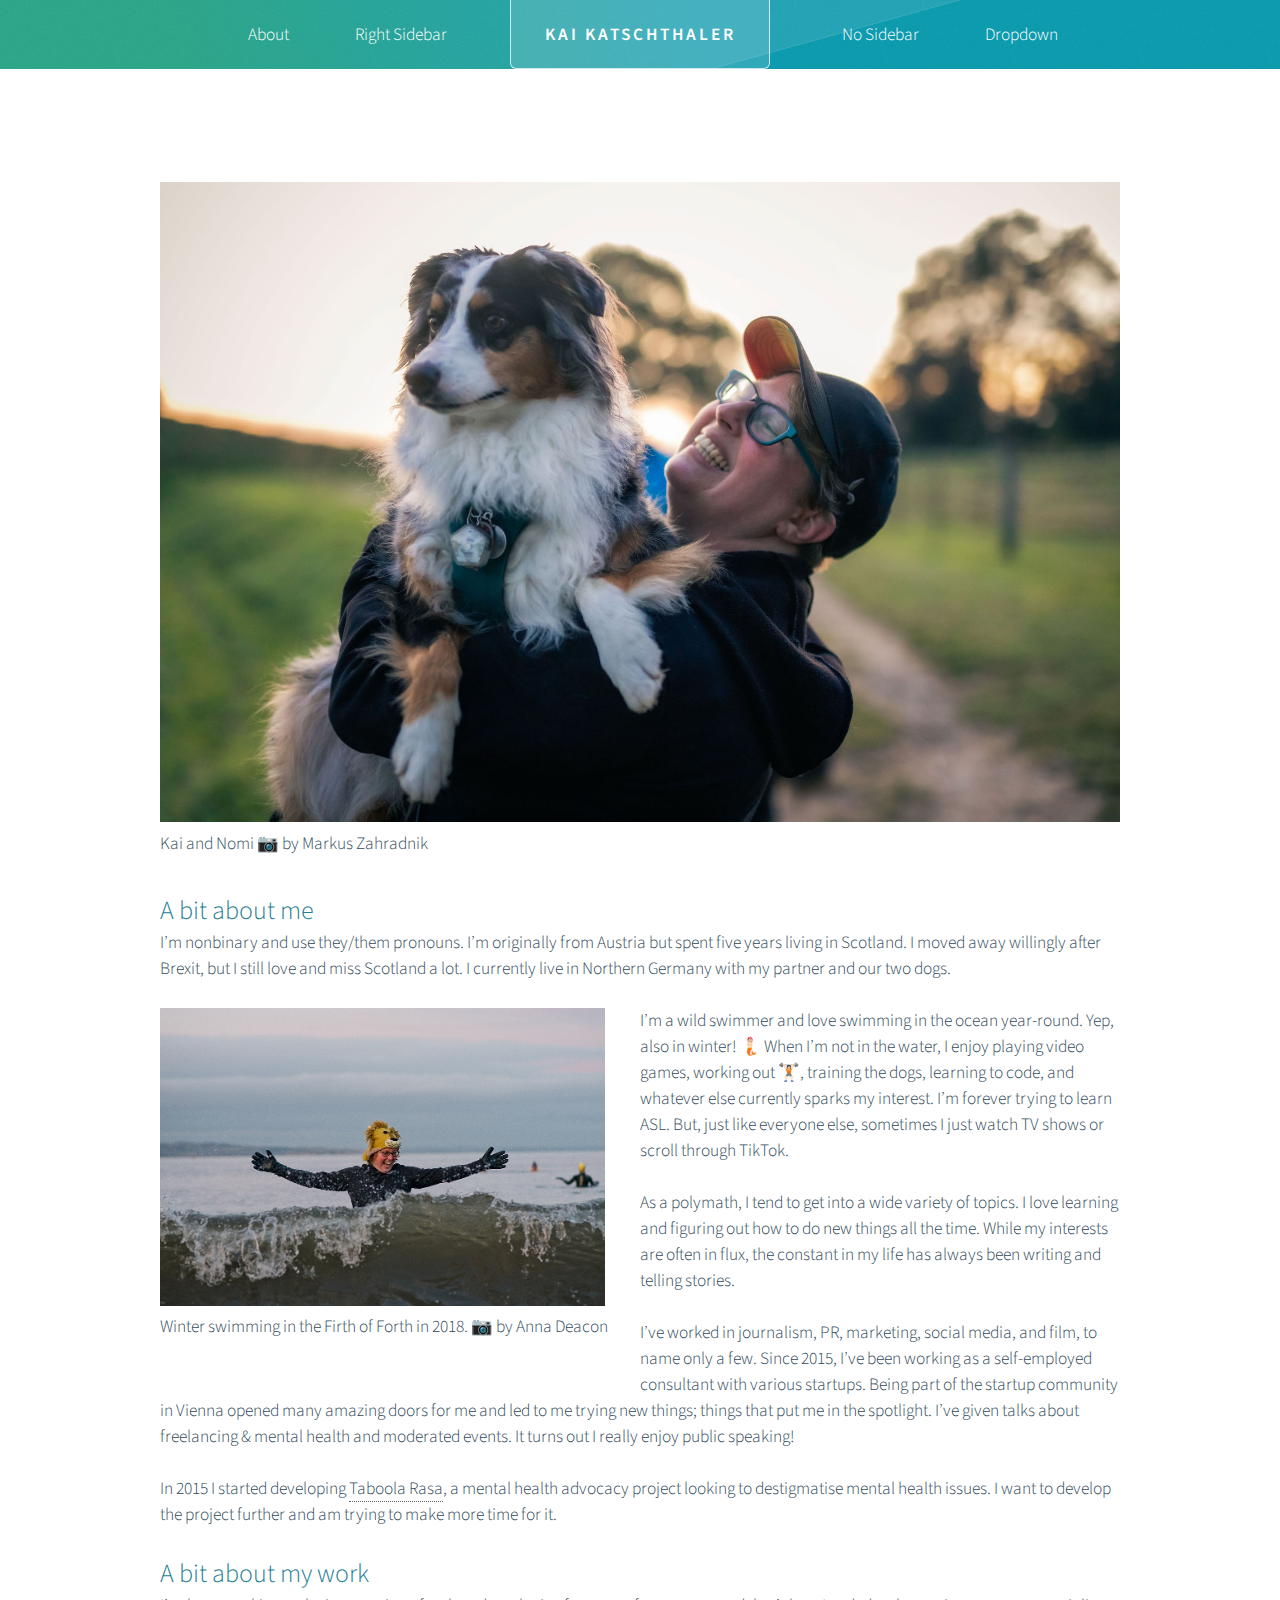
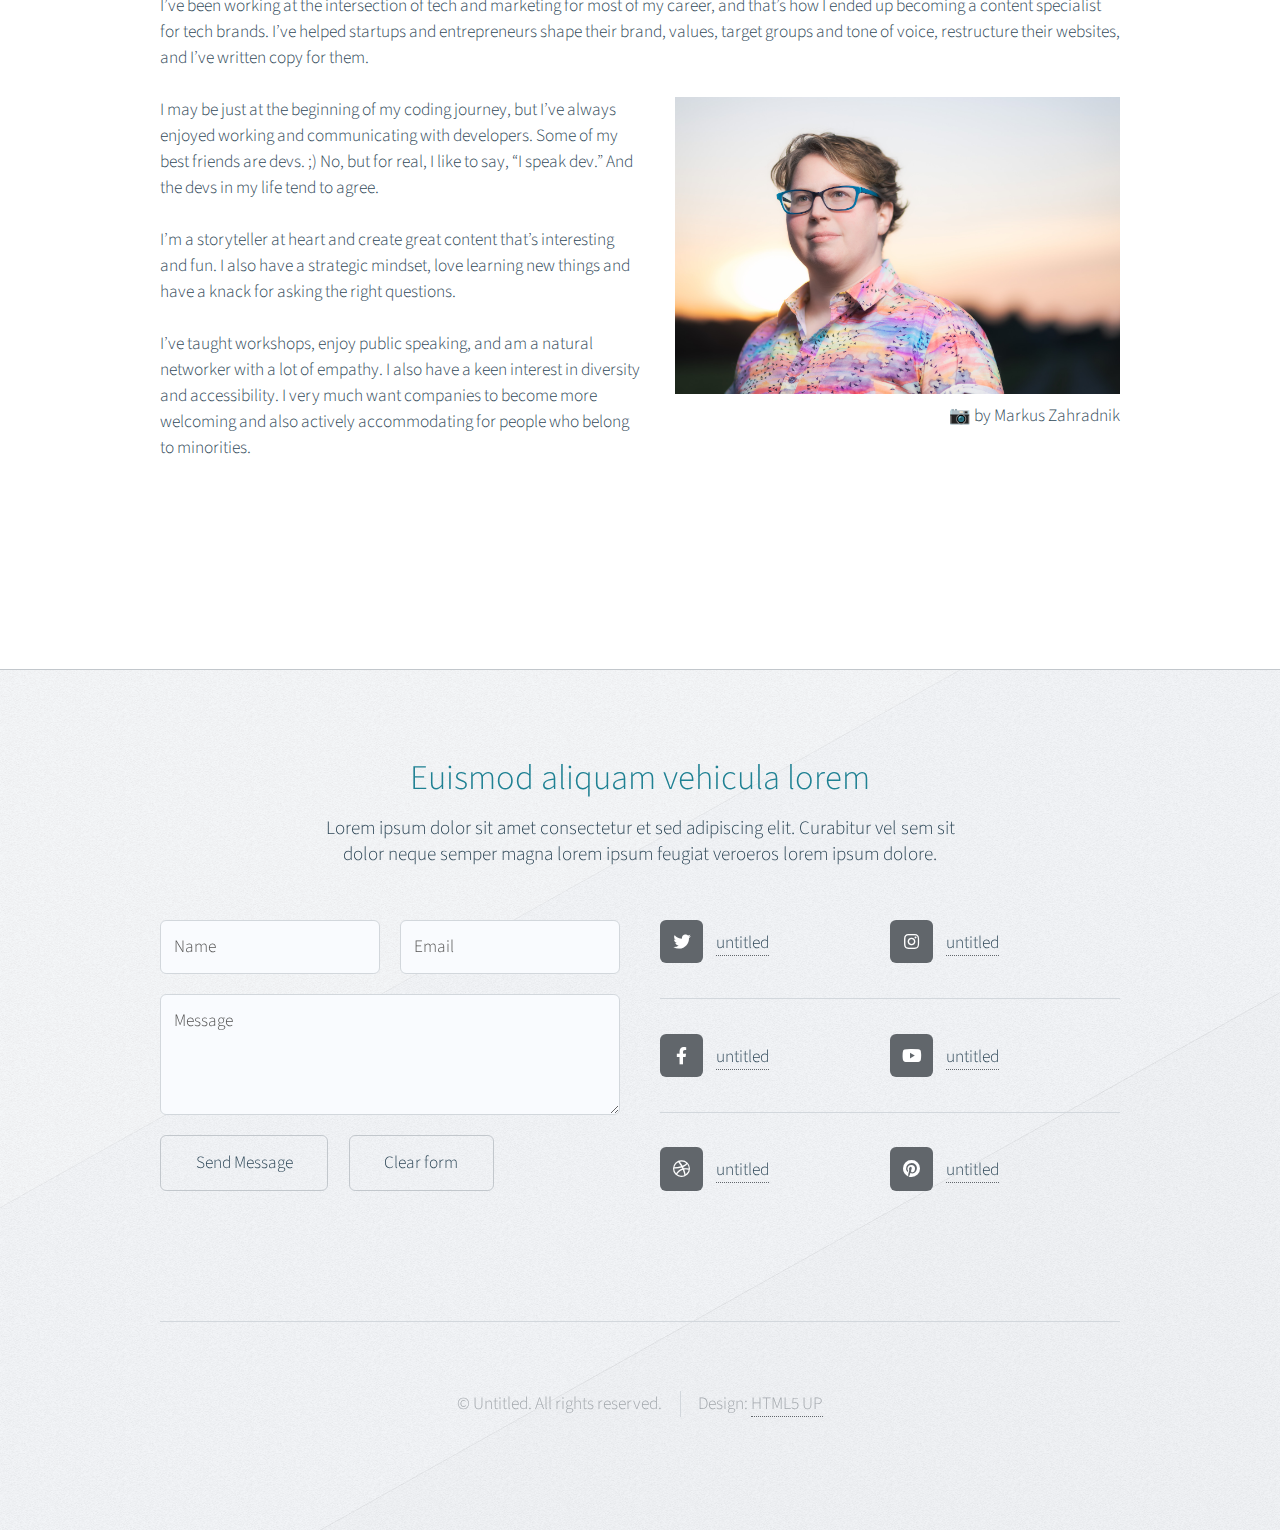
==== commit 36c40a72: "fixes file paths" ====
--- a/about.html
+++ b/about.html
@@ -63,7 +63,7 @@
 								</header>
 
                 <figure>
-								  <img class="image featured" src="/Users/kai/Codebase/PortfolioWebsite2023/images/Kai-Nomi-(c)markuszahradnik.com.JPG" alt="" /></a>
+								  <img class="image featured" src="images/Kai-Nomi-(c)markuszahradnik.com.JPG" alt="" /></a>
                   <figcaption>Kai and Nomi 📷 by Markus Zahradnik</figcaption>
                 </figure>
                 <h3>A bit about me</h3>
@@ -72,7 +72,7 @@
                 </p>
                 <div>
                   <figure class="float left">
-                    <img class="wrap-img left" src="/Users/kai/Codebase/PortfolioWebsite2023/images/Kai wild swimming portrait by anna deacon.jpg">
+                    <img class="wrap-img left" src="images/Kai wild swimming portrait by anna deacon.jpg">
                     <figcaption class="wrap-caption left">Winter swimming in the Firth of Forth in 2018. 📷 by Anna Deacon</figcaption>
                   </figure>
                 
@@ -84,7 +84,7 @@
                   <p>I’ve been working at the intersection of tech and marketing for most of my career, and that’s how I ended up becoming a content specialist for tech brands. I’ve helped startups and entrepreneurs shape their brand, values, target groups and tone of voice, restructure their websites, and I’ve written copy for them.</p>
                   
                   <figure class="float right">
-                    <img class="wrap-img right" src="/Users/kai/Codebase/PortfolioWebsite2023/images/Kai-Katschthaler02 (c)markuszahradnik.com.jpg">
+                    <img class="wrap-img right" src="images/Kai-Katschthaler02 (c)markuszahradnik.com.jpg">
                     <figcaption class="wrap-caption right">📷 by Markus Zahradnik</figcaption>
                   </figure>
 
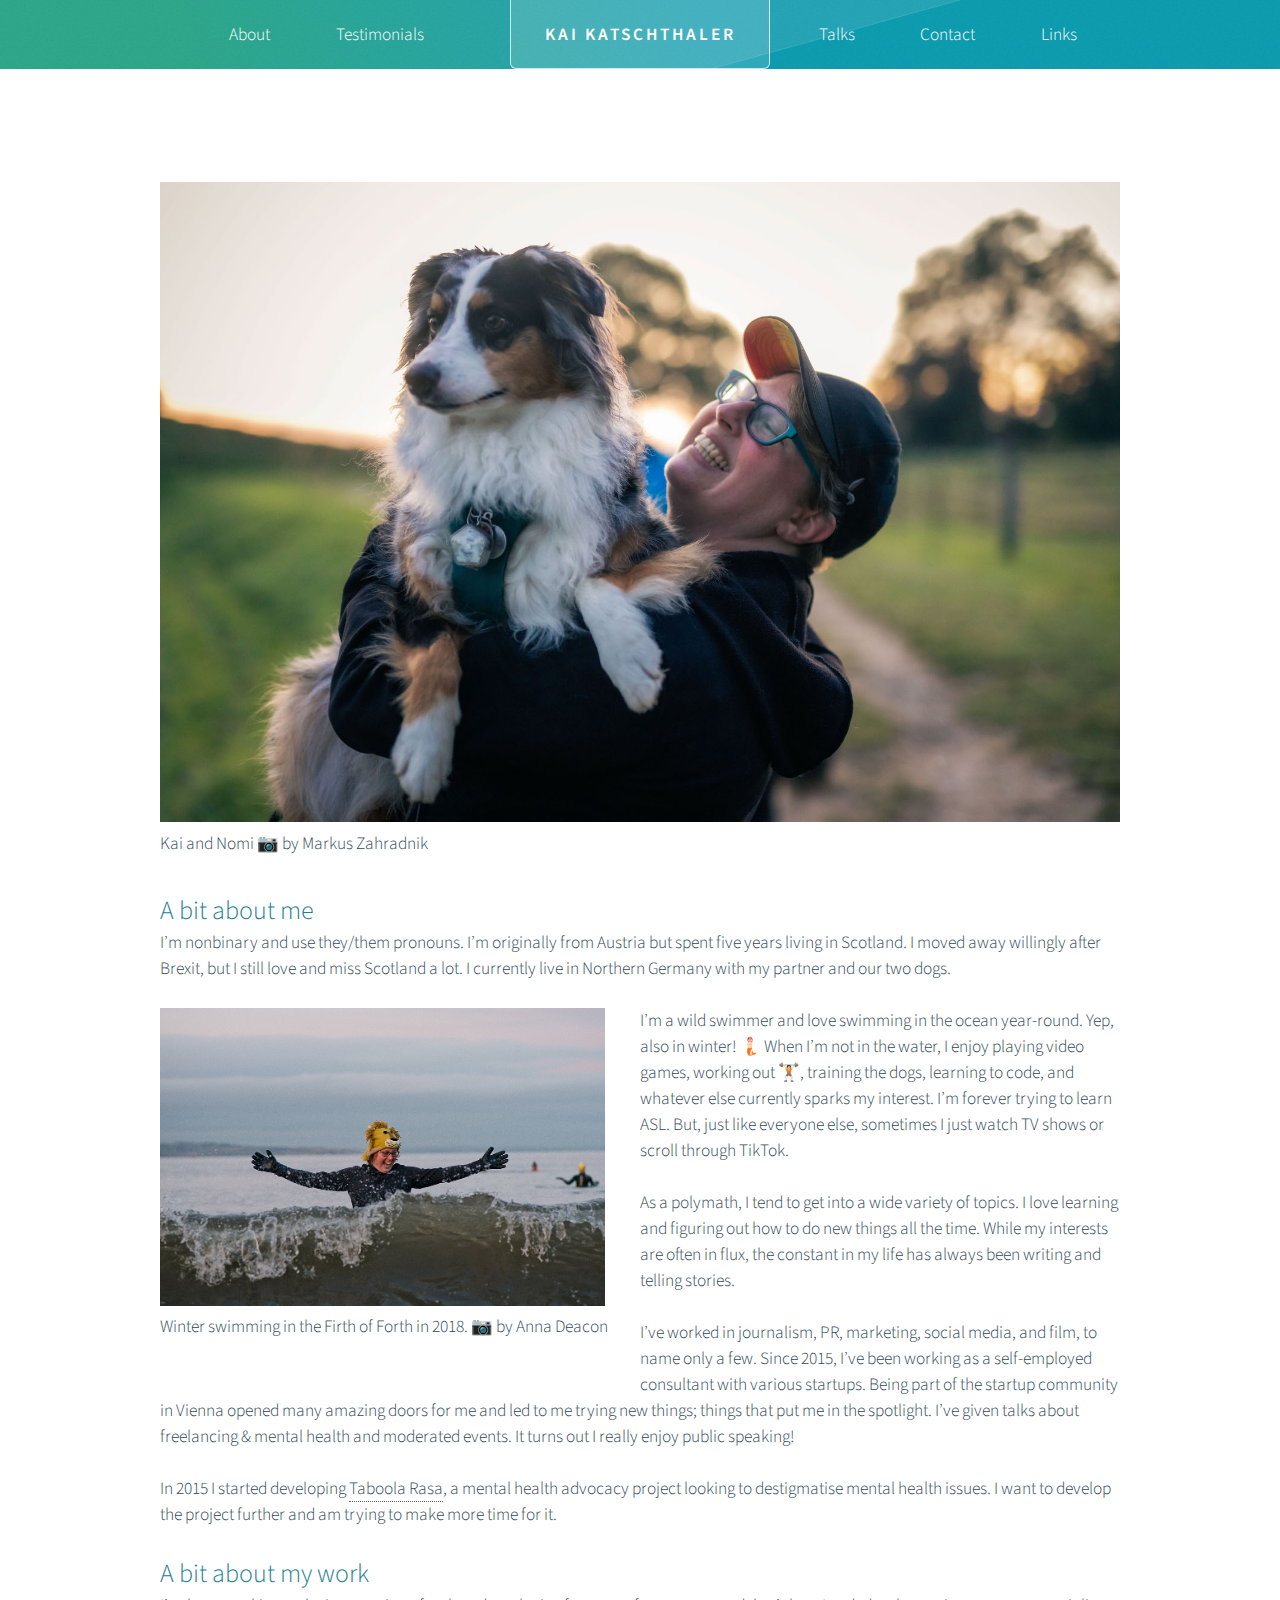
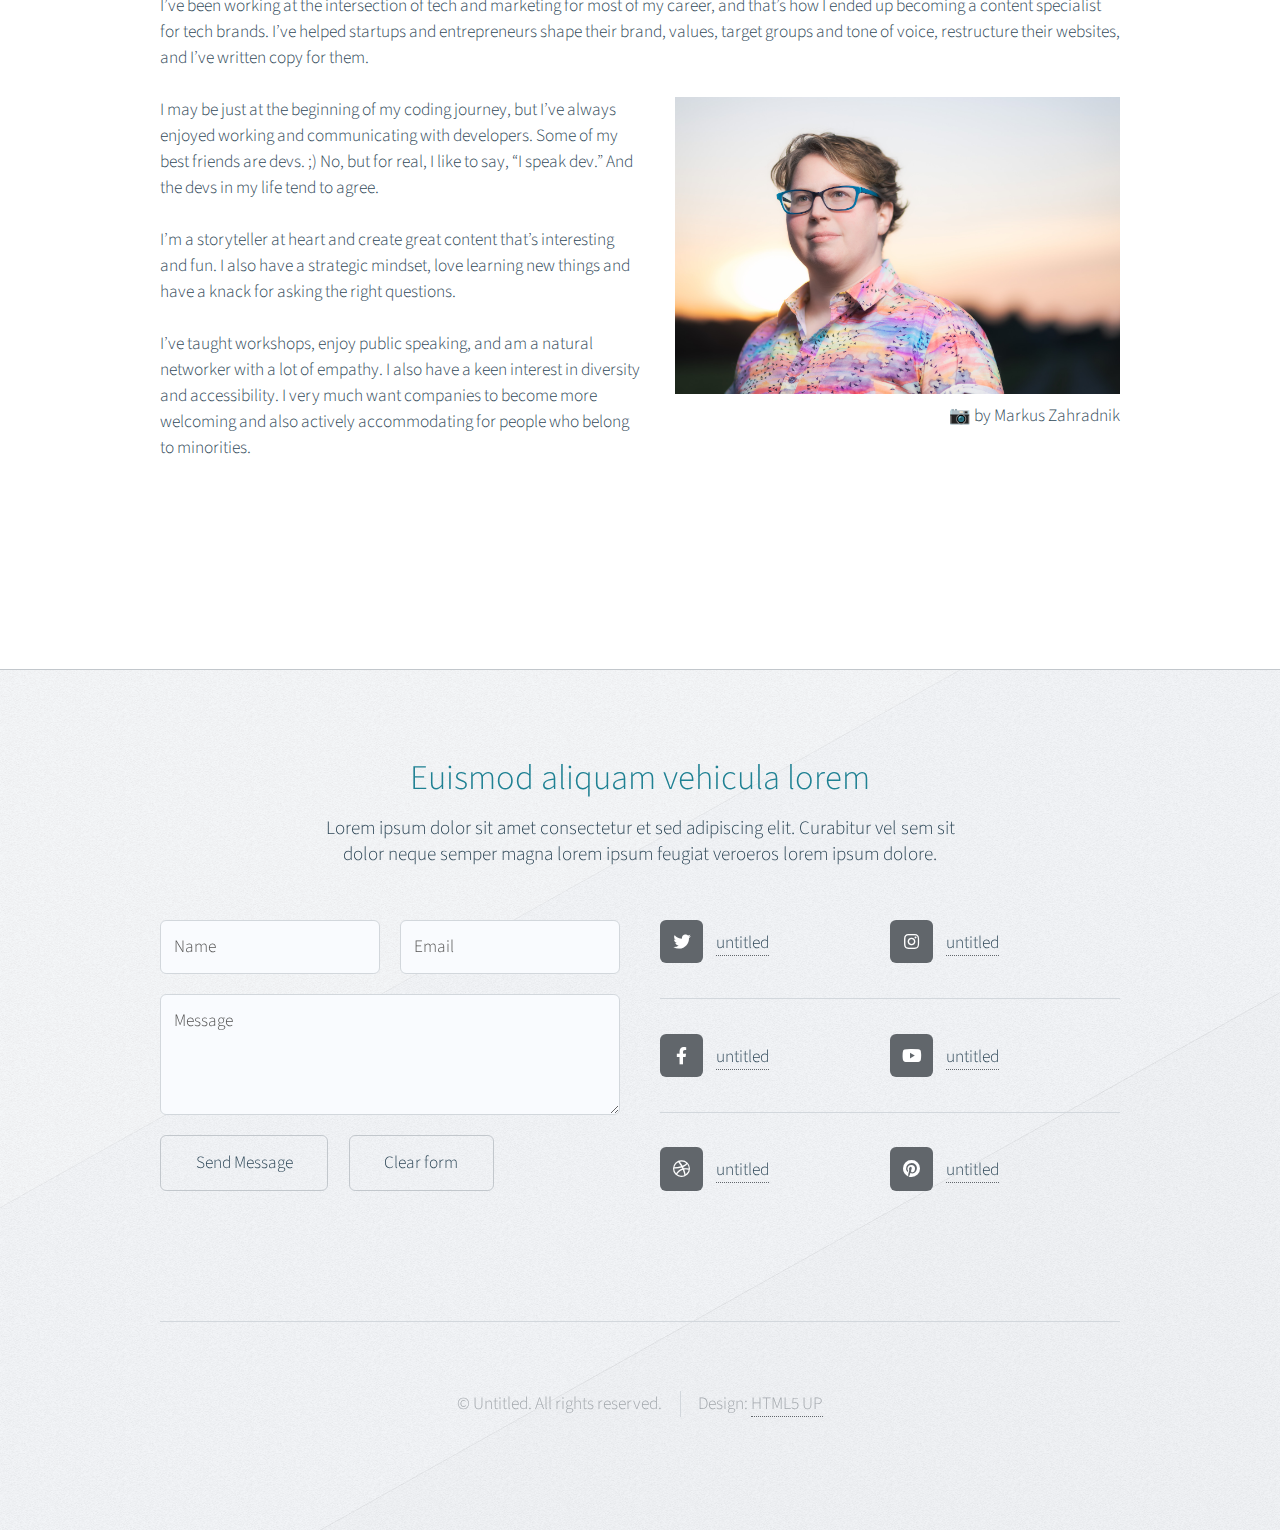
==== commit 3af14552: "fixes nav error" ====
--- a/about.html
+++ b/about.html
@@ -19,19 +19,22 @@
 					<div id="header" class="container">
 
 						<!-- Logo -->
-							<h1 id="logo"><a href="index.html">Kai Katschthaler</a></h1>
+							<h1 id="logo"><a href="index.html">Kai Katschthaler</a>
+              </h1>
 
 						<!-- Nav -->
 							<nav id="nav">
 								<ul>
 									<li><a href="about.html">About</a></li>
-									<li><a href="right-sidebar.html">Right Sidebar</a></li>
-									<li class="break"><a href="no-sidebar.html">No Sidebar</a></li>
+									<li><a href="testimonials.html">Testimonials</a></li>
+									<li class="break"><a href="talks.html">Talks</a></li>
+                  <li><a href="#footer">Contact</a></li>
+
                   <li>
-										<a href="#">Dropdown</a>
+										<a href="#">Links</a>
 										<ul>
-											<li><a href="#">Lorem ipsum dolor</a></li>
-											<li><a href="#">Magna phasellus</a></li>
+											<li><a href="https://kai.grumpyduck.dev">My Résumé</a></li>
+											<li><a href="clients.html">My Clients</a></li>
 											<li><a href="#">Etiam dolore nisl</a></li>
 											<li>
 												<a href="#">Phasellus consequat</a>
--- a/assets/css/main.css
+++ b/assets/css/main.css
@@ -9,9 +9,11 @@
 :root {
   --gradient-1: #18A181;
   --gradient-2: #0E9FB3;
+
+  --testimonial-1: #18A181;
+  --testimonial-2: #1F8193;
+  --testimonial-pop: #0FC0B8;
 }
-
-/* TODO turn testimonial colours into variables, then change dark blue to main green to see what that looks like */
 
 html, body, div, span, applet, object,
 iframe, h1, h2, h3, h4, h5, h6, p, blockquote,
@@ -2266,7 +2268,7 @@
 				#nav > ul > li:first-child {
 					margin-left: 0;
 				}
-
+/* FIXME get the space equal */
 				#nav > ul > li.break {
 					margin-left: 20em;
 				}
@@ -2465,6 +2467,7 @@
   }
 
 /* Services */
+  /* Services part 1 */
 
 .services-flexbox {
   display: flex;
@@ -2503,6 +2506,36 @@
   text-align: center;
   font-weight: bold;
 }
+  /* Services part 2 can and can’t */
+
+.services2 {
+  margin: 0 5em 0 5em;
+}
+
+.services2 > h2 {
+  text-align: center;
+  margin: 1em auto;
+}
+
+.services2 h3 {
+  margin-bottom: 0.5em;
+}
+
+.services2 ul {
+  margin-left: 1em;
+} 
+
+.services2-flex {
+  display: flex;
+  justify-content: space-evenly;
+  gap: 1.5em;
+}
+
+.services2-col1 {}
+
+.services2-col2 {}
+
+
 
 /* Promo */
 
@@ -2604,7 +2637,7 @@
 /* Testimonials */
 
 .testimonial-container {
-  background-color: #2F4858;
+  background-color: var(--testimonial-1);
   color: white;
   border-radius: 5px;
   padding: 16px;
@@ -2620,7 +2653,7 @@
 
 .testimonial img {
   border-radius: 50%;
-  border: 2px solid #18A181;
+  border: 2px solid var(--testimonial-pop);
   width: 15%;
 }
 
@@ -2641,7 +2674,8 @@
 
 .testimonial-container.alternate {
   /* border: 2px solid #0FC0B8; */
-  background-color: #1F8193;
+  background-color: var(--testimonial-2);
+  color: white;
 }
 
 @media (max-width: 500px) {
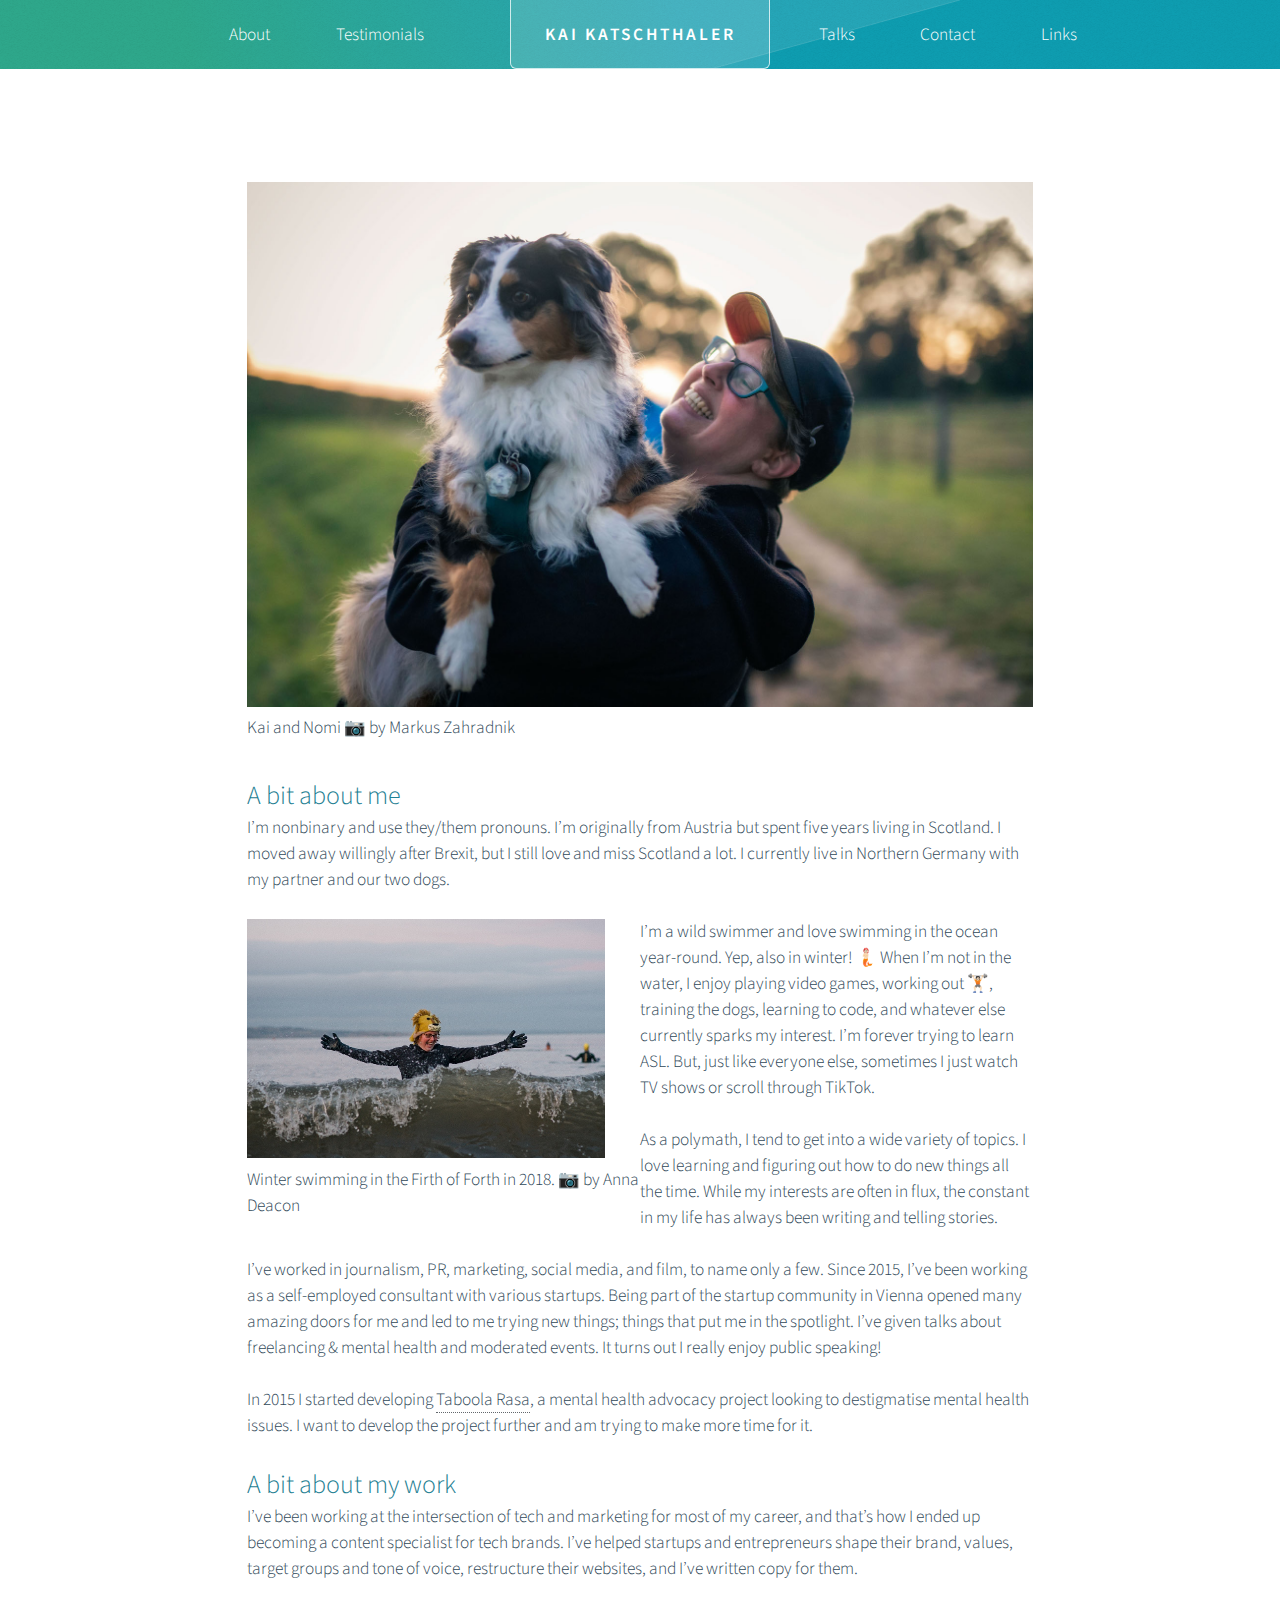
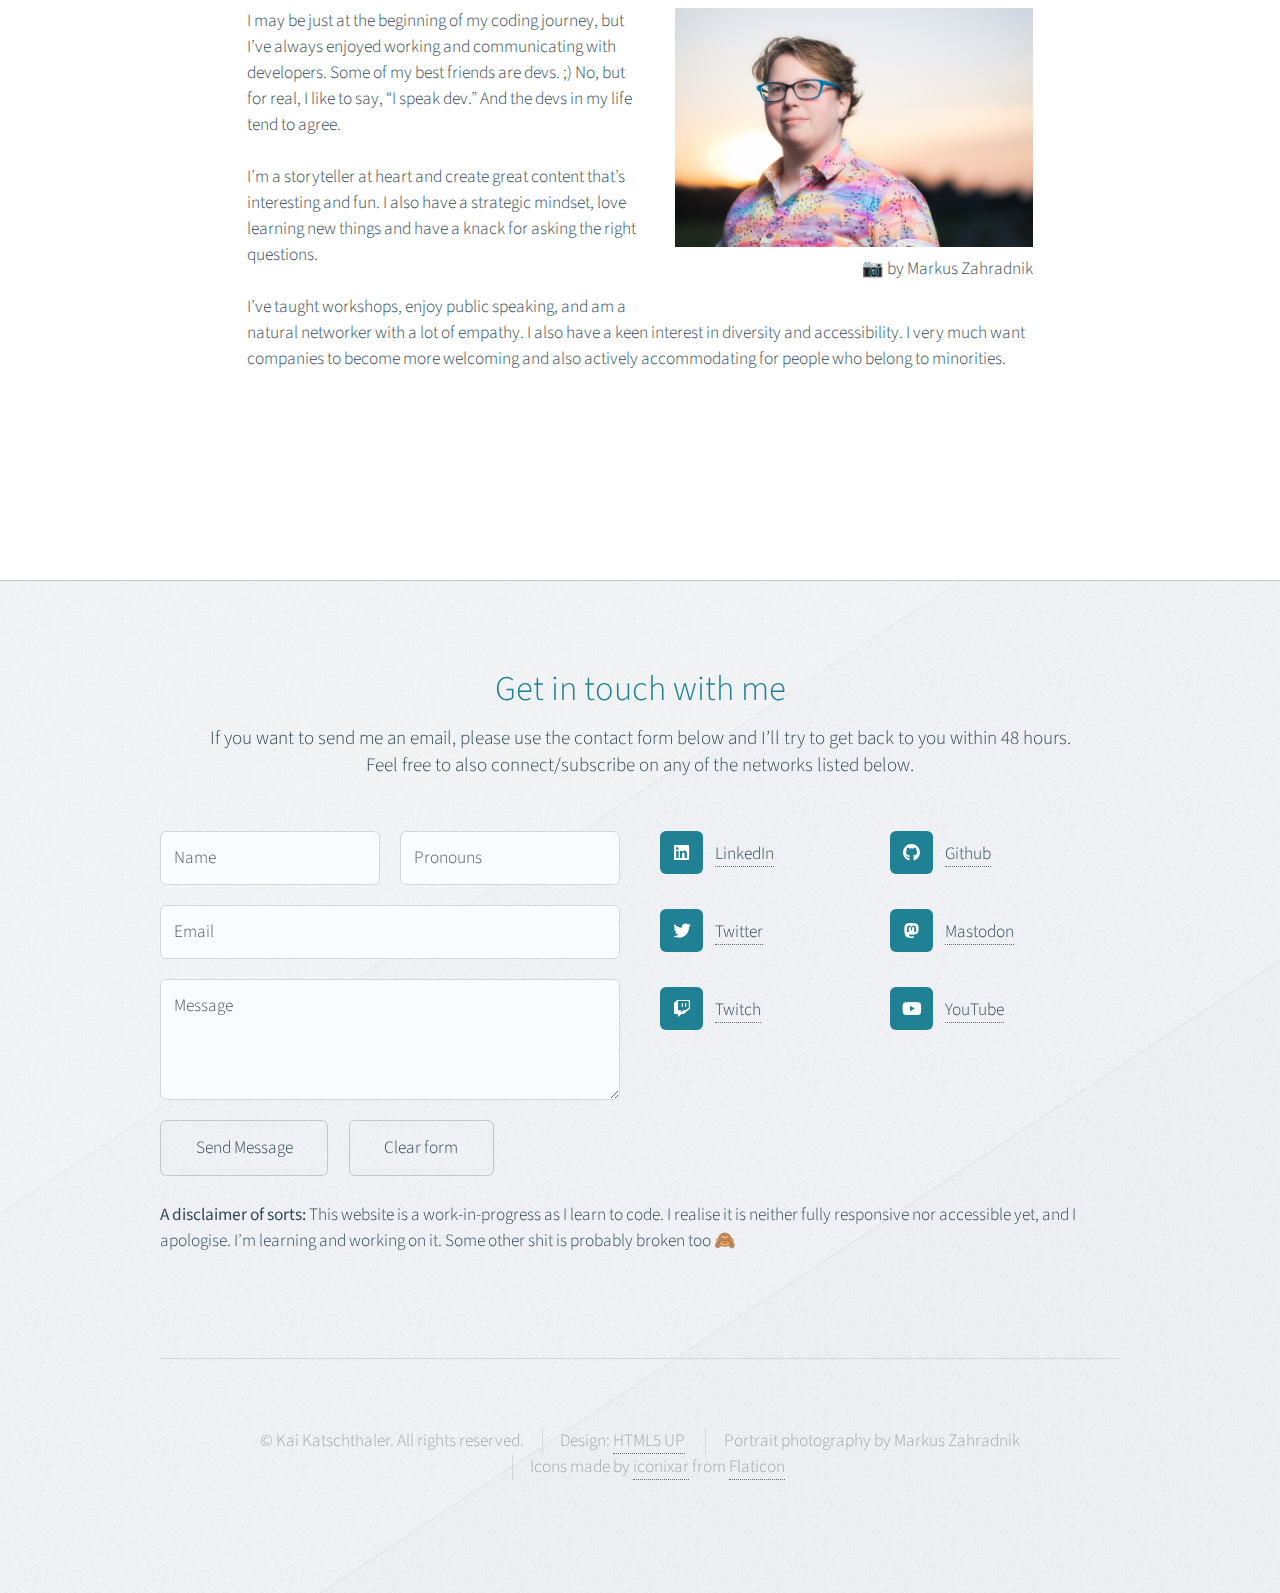
==== commit d8a4d0b8: "updates readme, minor fixes" ====
--- a/about.html
+++ b/about.html
@@ -33,19 +33,9 @@
                   <li>
 										<a href="#">Links</a>
 										<ul>
-											<li><a href="https://kai.grumpyduck.dev">My Résumé</a></li>
-											<li><a href="clients.html">My Clients</a></li>
-											<li><a href="#">Etiam dolore nisl</a></li>
-											<li>
-												<a href="#">Phasellus consequat</a>
-												<ul>
-													<li><a href="#">Lorem ipsum dolor</a></li>
-													<li><a href="#">Phasellus consequat</a></li>
-													<li><a href="#">Magna phasellus</a></li>
-													<li><a href="#">Etiam dolore nisl</a></li>
-												</ul>
-											</li>
-											<li><a href="#">Veroeros feugiat</a></li>
+											<li><a href="./projects.html">Other projects</a></li>
+                      <li><a href="https://kai.grumpyduck.dev" target="_blank">My Résumé</a></li>
+											<li><a href="https://dev.to/thegrumpyenby" target="_blank">Blog</a></li>
 										</ul>
 									</li>
 
@@ -60,7 +50,7 @@
 					<div class="container" id="main">
 
 						<!-- Content -->
-							<article id="content">
+							<article class="article-centered">
 								<header>
 									<!-- <h2>About me</h2> -->
 								</header>
@@ -102,57 +92,64 @@
 				</div>
 
 			<!-- Footer -->
-				<div id="footer-wrapper">
-					<div id="footer" class="container">
-						<header class="major">
-							<h2>Euismod aliquam vehicula lorem</h2>
-							<p>Lorem ipsum dolor sit amet consectetur et sed adipiscing elit. Curabitur vel sem sit<br />
-							dolor neque semper magna lorem ipsum feugiat veroeros lorem ipsum dolore.</p>
-						</header>
-						<div class="row">
-							<section class="col-6 col-12-narrower">
-								<form method="post" action="#">
-									<div class="row gtr-50">
-										<div class="col-6 col-12-mobile">
-											<input name="name" placeholder="Name" type="text" />
-										</div>
-										<div class="col-6 col-12-mobile">
-											<input name="email" placeholder="Email" type="text" />
-										</div>
-										<div class="col-12">
-											<textarea name="message" placeholder="Message"></textarea>
-										</div>
-										<div class="col-12">
-											<ul class="actions">
-												<li><input type="submit" value="Send Message" /></li>
-												<li><input type="reset" value="Clear form" /></li>
-											</ul>
-										</div>
-									</div>
-								</form>
-							</section>
-							<section class="col-6 col-12-narrower">
-								<div class="row gtr-0">
-									<ul class="divided icons col-6 col-12-mobile">
-										<li class="icon brands fa-twitter"><a href="#"><span class="extra">twitter.com/</span>untitled</a></li>
-										<li class="icon brands fa-facebook-f"><a href="#"><span class="extra">facebook.com/</span>untitled</a></li>
-										<li class="icon brands fa-dribbble"><a href="#"><span class="extra">dribbble.com/</span>untitled</a></li>
-									</ul>
-									<ul class="divided icons col-6 col-12-mobile">
-										<li class="icon brands fa-instagram"><a href="#"><span class="extra">instagram.com/</span>untitled</a></li>
-										<li class="icon brands fa-youtube"><a href="#"><span class="extra">youtube.com/</span>untitled</a></li>
-										<li class="icon brands fa-pinterest"><a href="#"><span class="extra">pinterest.com/</span>untitled</a></li>
-									</ul>
-								</div>
-							</section>
-						</div>
-					</div>
-					<div id="copyright" class="container">
-						<ul class="menu">
-							<li>&copy; Untitled. All rights reserved.</li><li>Design: <a href="http://html5up.net">HTML5 UP</a></li>
-						</ul>
-					</div>
-				</div>
+      <div id="footer-wrapper">
+        <div id="footer" class="container">
+          <header class="major">
+            <h2>Get in touch with me</h2>
+            <p>If you want to send me an email, please use the contact form below and I’ll try to get back to you within 48 hours. <br> Feel free to also connect/subscribe on any of the networks listed below.</p>
+          </header>
+          <div class="row">
+            <section class="col-6 col-12-narrower">
+              <form method="post" action="https://formsubmit.co/776023502388009f6508685cbaaf35db">
+                <input type="hidden" name="_next" value="https://katschthaler.com/thank-you.html">
+                <input type="hidden" name="_autoresponse" value="Your message submitted at katschthaler.com">
+                <div class="row gtr-50">
+                  <div class="col-6 col-12-mobile">
+                    <input name="name" placeholder="Name" type="text" required />
+                  </div>
+                  <div class="col-6 col-12-mobile">
+                    <input name="pronouns" placeholder="Pronouns" type="text" required/>
+                  </div>
+                  <div class="col-12">
+                    <input name="email" placeholder="Email" type="text" required />
+                  </div>
+                  <div class="col-12">
+                    <textarea name="message" placeholder="Message" required></textarea>
+                  </div>
+                  <div class="col-12">
+                    <ul class="actions">
+                      <li><input type="submit" value="Send Message" /></li>
+                      <li><input type="reset" value="Clear form" /></li>
+                    </ul>
+                  </div>
+                </div>
+              </form>
+            </section>
+            <section class="col-6 col-12-narrower">
+              <div class="row gtr-0">
+                <ul class="divided icons col-6 col-12-mobile">
+                  <li class="icon brands fa-linkedin"><a href="https://www.linkedin.com/in/kaikatschthaler" target="_blank">LinkedIn</a></li>
+                  <li class="icon brands fa-twitter"><a href="https://twitter.com/thegrumpyenby" target="_blank">Twitter</a></li>
+                  <li class="icon brands fa-twitch"><a href="https://www.twitch.tv/thegrumpyenby" target="_blank">Twitch</a></li>
+                </ul>
+                <ul class="divided icons col-6 col-12-mobile">
+                  <li class="icon brands fa-github"><a href="https://github.com/thegrumpyenby" target="_blank">Github</li>
+                  <li class="icon brands fa-mastodon"><a href="https://queer.party/@thegrumpyenby" target="_blank">Mastodon</li>
+                  <li class="icon brands fa-youtube"><a href="https://www.youtube.com/@thegrumpyenby" target="_blank">YouTube</a></li>
+                </ul>
+              </div>
+            </section>
+          </div>
+          <p><strong>A disclaimer of sorts: </strong>This website is a work-in-progress as I learn to code. I realise it is neither fully responsive nor accessible yet, and I apologise. I’m learning and working on it. Some other shit is probably broken too 🙈</p>
+        </div>
+        <div id="copyright" class="container">
+          <ul class="menu">
+            <li>&copy; Kai Katschthaler. All rights reserved.</li><li>Design: <a href="http://html5up.net">HTML5 UP</a></li>
+            <li>Portrait photography by Markus Zahradnik</li>
+            <li>Icons made by <a href="https://www.flaticon.com/authors/iconixar" target="_blank">iconixar</a> from <a href="https://www.flaticon.com" target="_blank">Flaticon</a></li>
+          </ul>
+        </div>
+      </div>
 
 		</div>
 
@@ -163,6 +160,7 @@
 			<script src="assets/js/breakpoints.min.js"></script>
 			<script src="assets/js/util.js"></script>
 			<script src="assets/js/main.js"></script>
+      <script src="assets/js/slideshow.js"></script>
 
 	</body>
 </html>--- a/assets/css/main.css
+++ b/assets/css/main.css
@@ -136,6 +136,7 @@
 	h2 {
 		font-size: 2em;
 		line-height: 1.25em;
+    text-align: center;
 	}
 
 	h3 {
@@ -1852,6 +1853,67 @@
         white-space: pre-wrap;
       }
 
+/* Slideshow */
+
+  .slideshow-container {
+    max-width: 70em;
+    position: relative;
+    margin: auto;
+  }
+
+  .mySlides {
+    display: none;
+  }
+
+  .prev, .next {
+    cursor: pointer;
+    position: absolute;
+    top: 50%;
+    width: auto;
+    margin-top: -22px;
+    padding: 16px;
+    color: white;
+    font-weight: bold;
+    font-size: 18px;
+    transition: 0.6s ease;
+    border-radius: 0 3px 3px 0;
+    user-select: none;
+  }
+  
+  .next {
+    right: 0;
+    border-radius: 3px 0 0 3px;
+  }
+
+  .prev:hover, .next:hover {
+    background-color: rgba(0,0,0,0.8);
+  }
+  
+  .dot {
+    cursor: pointer;
+    height: 15px;
+    width: 15px;
+    margin: 0 2px;
+    background-color: #1F819395;
+    border-radius: 50%;
+    display: inline-block;
+    transition: background-color 0.6s ease;
+  }
+
+  .active, .dot:hover {
+    background-color: #1F8193;
+  }
+
+  .text {
+    color: #f2f2f2;
+    background-color: #00000060;
+    font-size: 15px;
+    padding: 8px 12px;
+    position: absolute;
+    bottom: 8px;
+    width: 100%;
+    text-align: center;
+  }
 
 
 /* List */
@@ -1904,9 +1966,9 @@
 	}
 
 		ul.divided li {
-			border-top: solid 1px #d2d7dc;
-			padding-top: 2em;
-			margin-top: 2em;
+			/* border-top: solid 1px #d2d7dc; */
+			padding-top: 1em;
+			margin-top: 1em;
 			padding-left: 0;
 		}
 
@@ -1930,13 +1992,13 @@
 			ul.icons li:before {
 				display: inline-block;
 				color: #fff;
-				background: #61666b;
+				background: #1F8193;
 				width: 2.5em;
 				height: 2.5em;
 				border-radius: 0.35em;
 				text-align: center;
 				line-height: 2.5em;
-				margin-right: 0.75em;
+				margin-right: 0.7em;
 			}
 
 /* Menu */
@@ -2128,7 +2190,7 @@
 		position: relative;
 		background: #fff;
 		overflow-x: hidden;
-		padding: 6em 0 6em 0;
+		padding: 3em 0 3em 0;
 	}
 
 	.image-wrapper {
@@ -2268,7 +2330,6 @@
 				#nav > ul > li:first-child {
 					margin-left: 0;
 				}
-/* FIXME get the space equal */
 				#nav > ul > li.break {
 					margin-left: 20em;
 				}
@@ -2343,6 +2404,10 @@
 
   .flex-left {
     flex-basis: 100%;
+  }
+
+  .flex-left h2 {
+    text-align: left;
   }
 
   .flex-left img {
@@ -2535,7 +2600,72 @@
 
 .services2-col2 {}
 
-
+/* Talks and Public Speaking */
+
+.article-centered {
+  margin-left: 5em;
+  margin-right: 5em;
+}
+
+#events li {
+  list-style: none;
+  line-height: 1.8em;
+}
+
+#events span a {
+  border-bottom: none;
+}
+
+#events span a:hover {
+  color: #FFC75E;
+}
+
+#events span {
+  display: inline;
+  border: 1px solid #0E9FB3;
+  background-color: #0E9FB3;
+  color: white;
+  border-radius: 0.35em;
+  padding: 0.1em 0.25em 0.1em 0.25em;
+  vertical-align: top;
+  margin-left: 0.7em;
+}
+
+.talks, .projects {
+  display: flex;
+  justify-content: space-between;
+  flex-wrap: wrap;
+  width: 100%;
+  margin-top: 1.5em;
+  gap: 1.5em;
+}
+
+.talk-video, .project-video {
+  flex: 1;
+  min-width: 45%;
+  display: flex;
+  flex-direction: column;
+  justify-content: flex-start;
+  margin-top: 1.5em;
+}
+
+.talk-video p, .project-video p {
+  margin-bottom: 0.8em;
+  font-weight: 400;
+}
+
+.talk-video img, .project-video img {
+  width: 100%;
+}
+
+.talk-section {
+  margin-top: 3em;
+
+}
+
+.talk-video a, .project-video a {
+  border-bottom: none;
+}
 
 /* Promo */
 
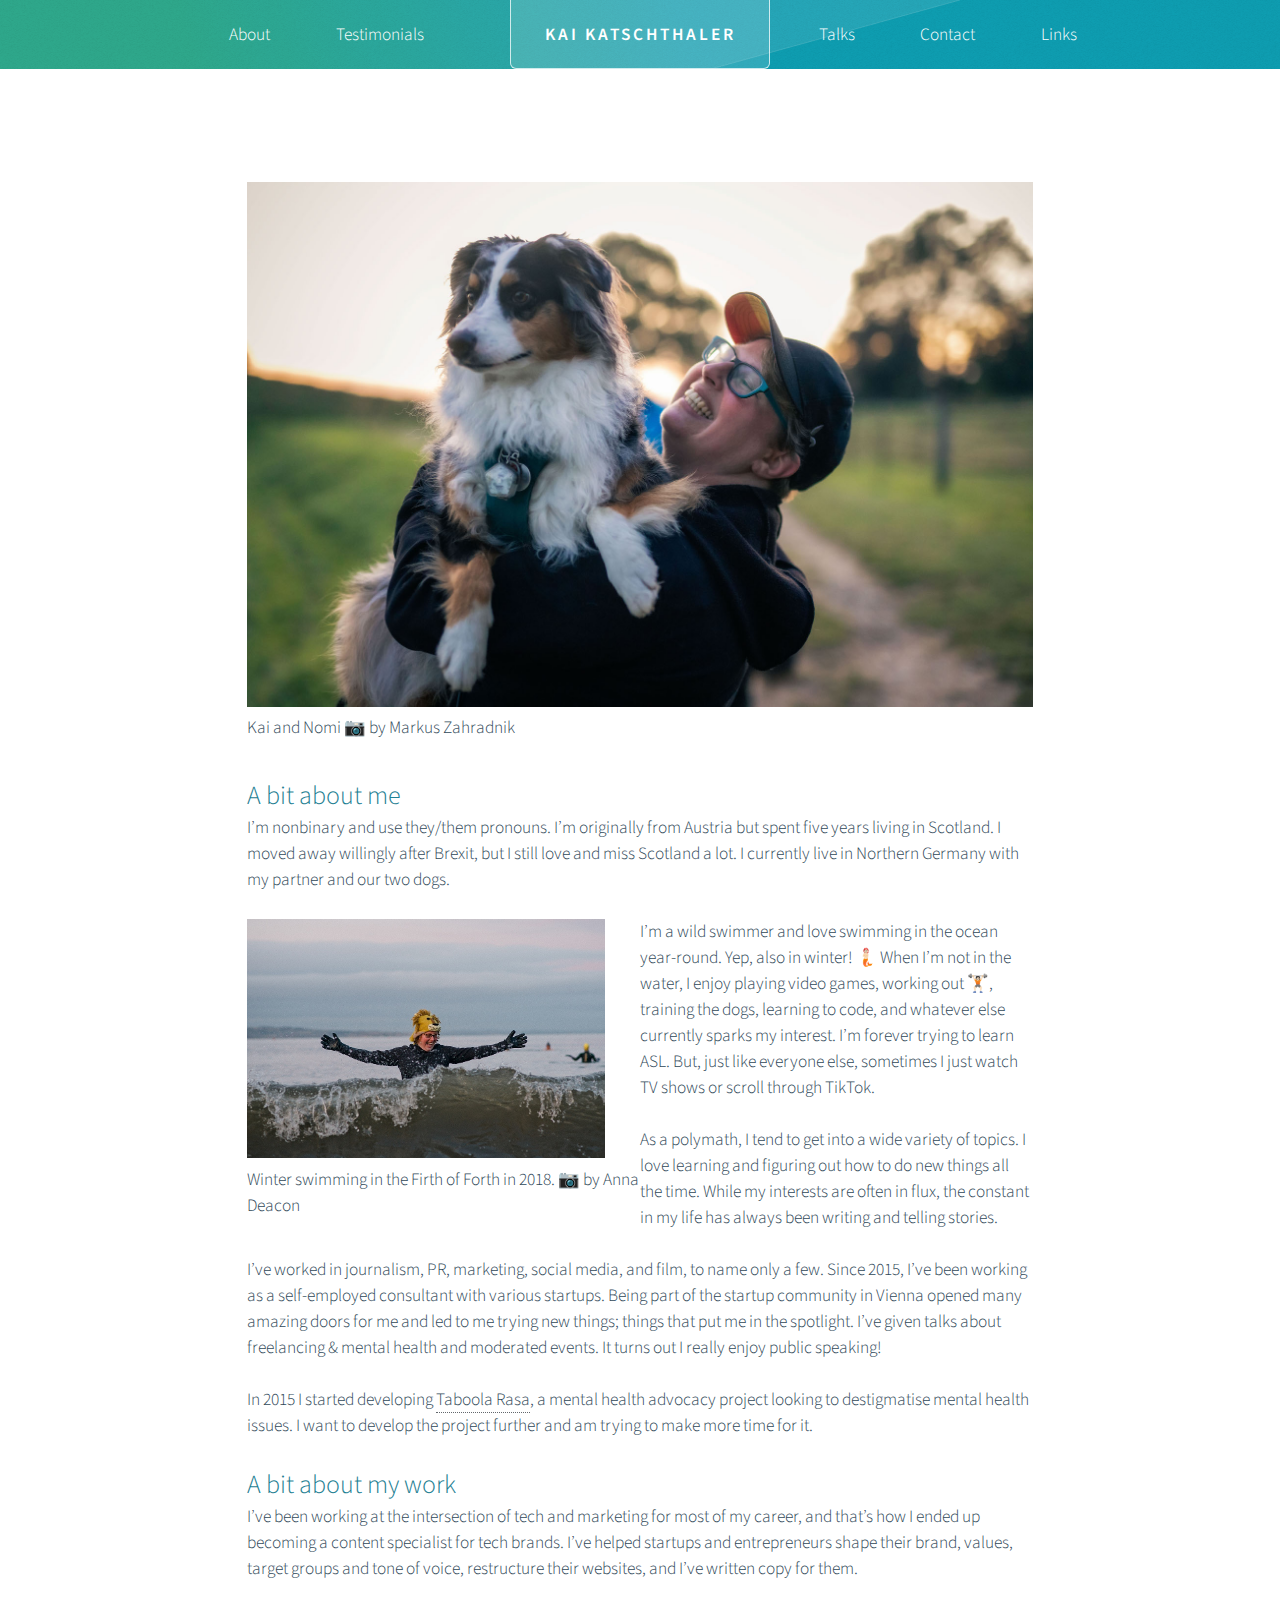
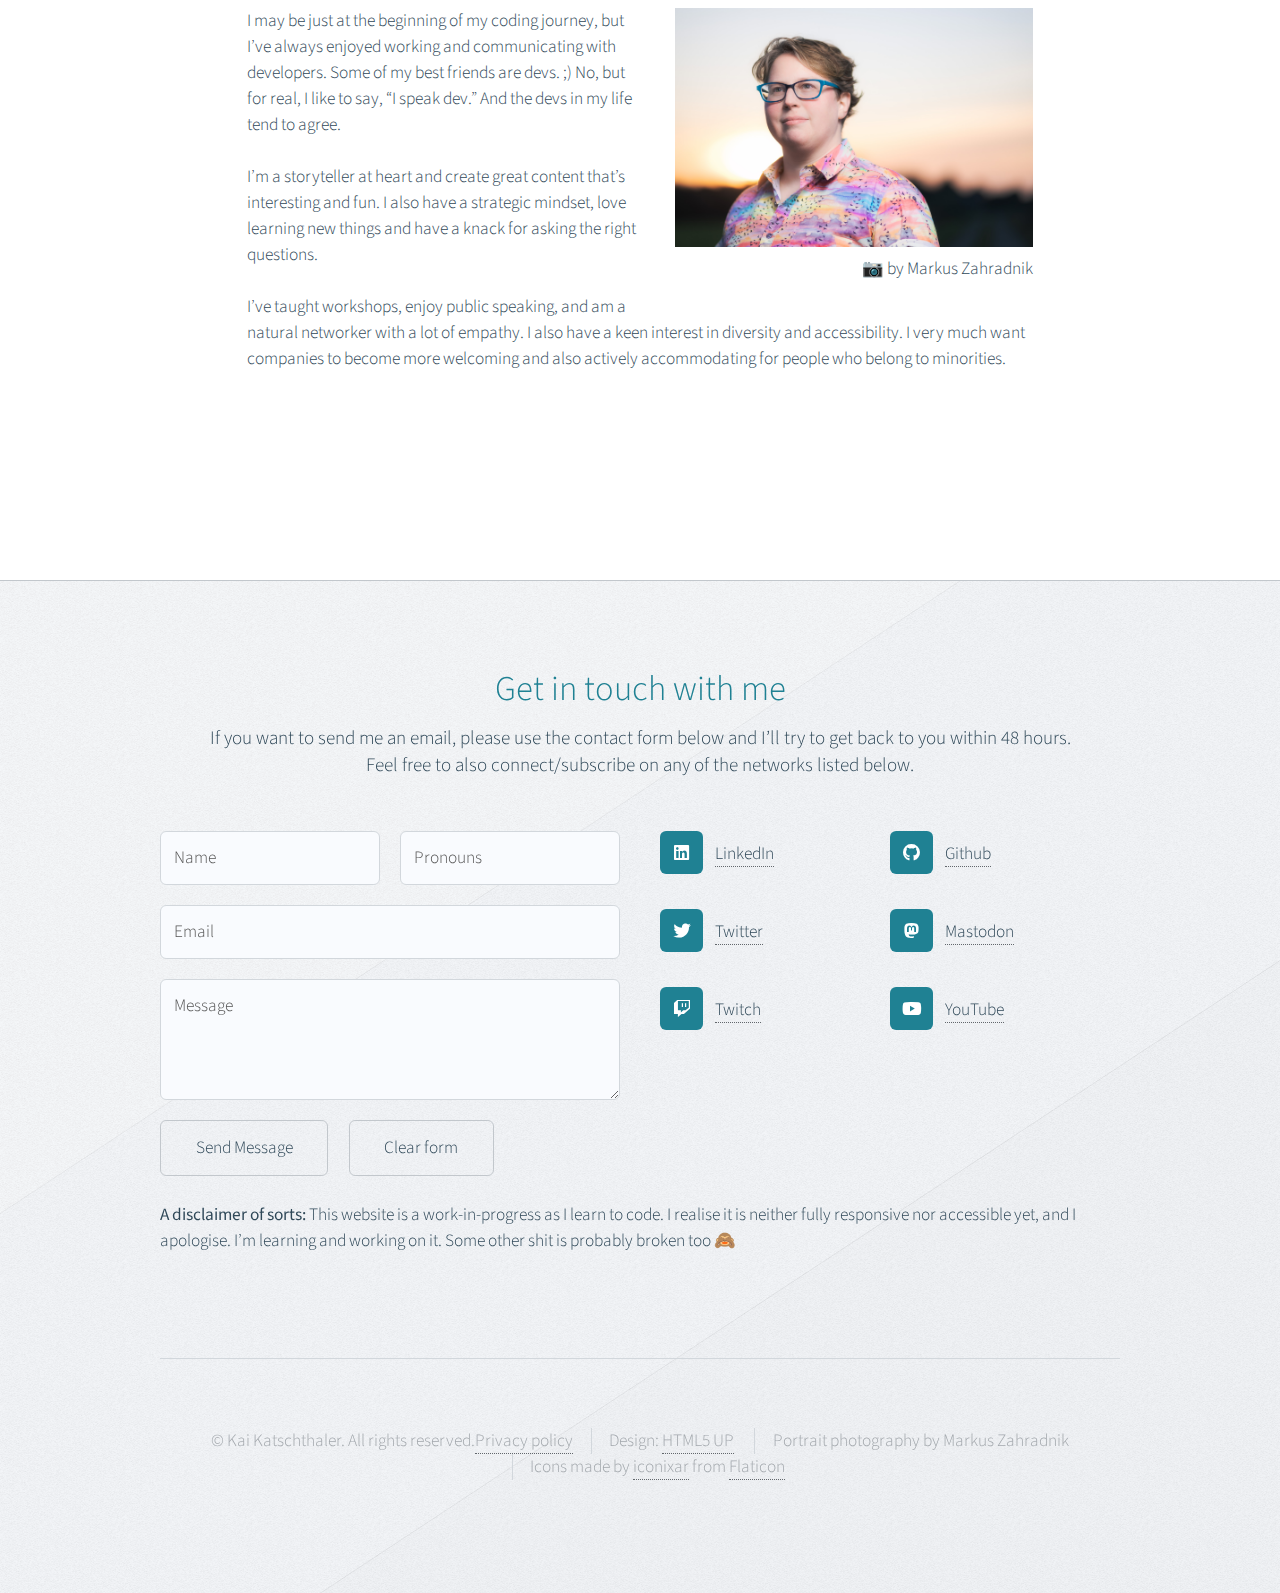
==== commit b8bd25f0: "adds privacy policy to footer" ====
--- a/about.html
+++ b/about.html
@@ -134,7 +134,7 @@
                 </ul>
                 <ul class="divided icons col-6 col-12-mobile">
                   <li class="icon brands fa-github"><a href="https://github.com/thegrumpyenby" target="_blank">Github</li>
-                  <li class="icon brands fa-mastodon"><a href="https://queer.party/@thegrumpyenby" target="_blank">Mastodon</li>
+                  <li class="icon brands fa-mastodon"><a rel="me" href="https://tenforward.social/@thegrumpyenby" target="_blank">Mastodon</li>
                   <li class="icon brands fa-youtube"><a href="https://www.youtube.com/@thegrumpyenby" target="_blank">YouTube</a></li>
                 </ul>
               </div>
@@ -144,7 +144,7 @@
         </div>
         <div id="copyright" class="container">
           <ul class="menu">
-            <li>&copy; Kai Katschthaler. All rights reserved.</li><li>Design: <a href="http://html5up.net">HTML5 UP</a></li>
+            <li>&copy; Kai Katschthaler. All rights reserved.<a href="https://katschthaler.com/privacy-policy.md">Privacy policy</a></li><li>Design: <a href="http://html5up.net">HTML5 UP</a></li>
             <li>Portrait photography by Markus Zahradnik</li>
             <li>Icons made by <a href="https://www.flaticon.com/authors/iconixar" target="_blank">iconixar</a> from <a href="https://www.flaticon.com" target="_blank">Flaticon</a></li>
           </ul>
